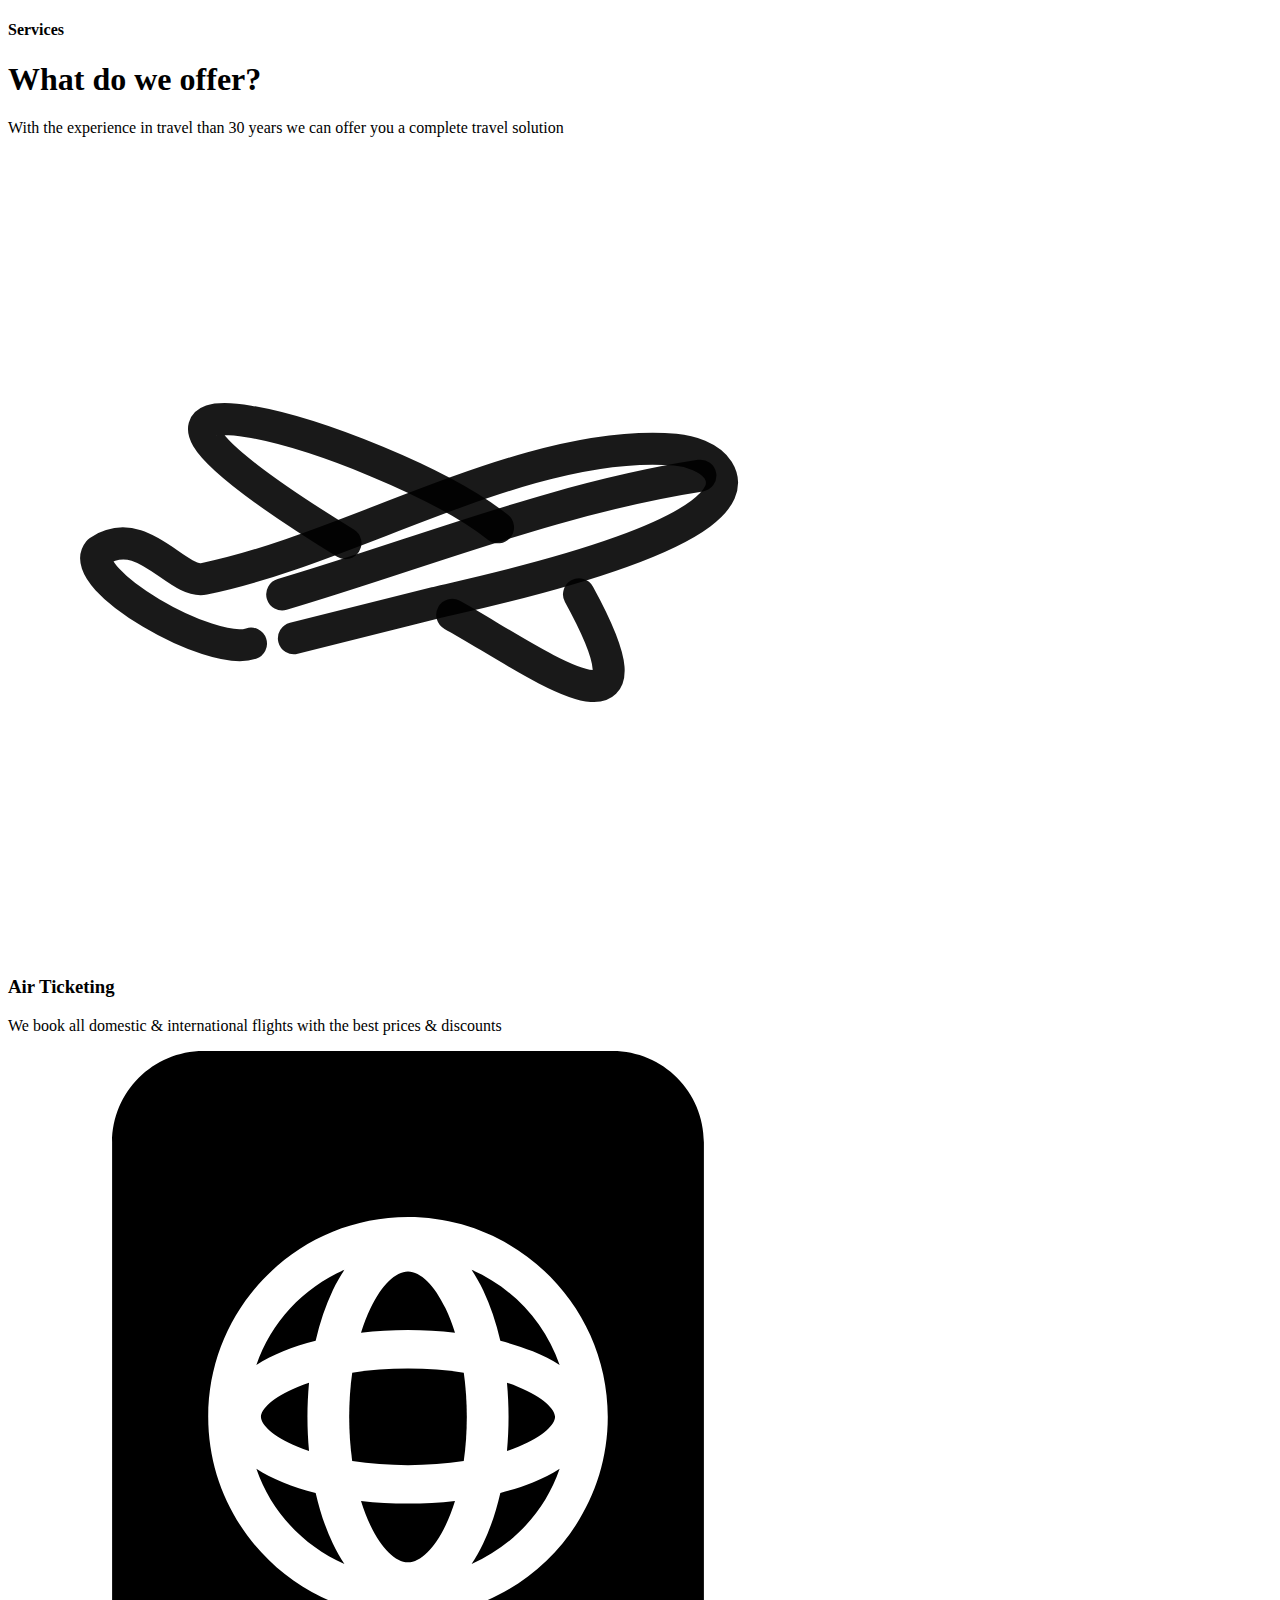
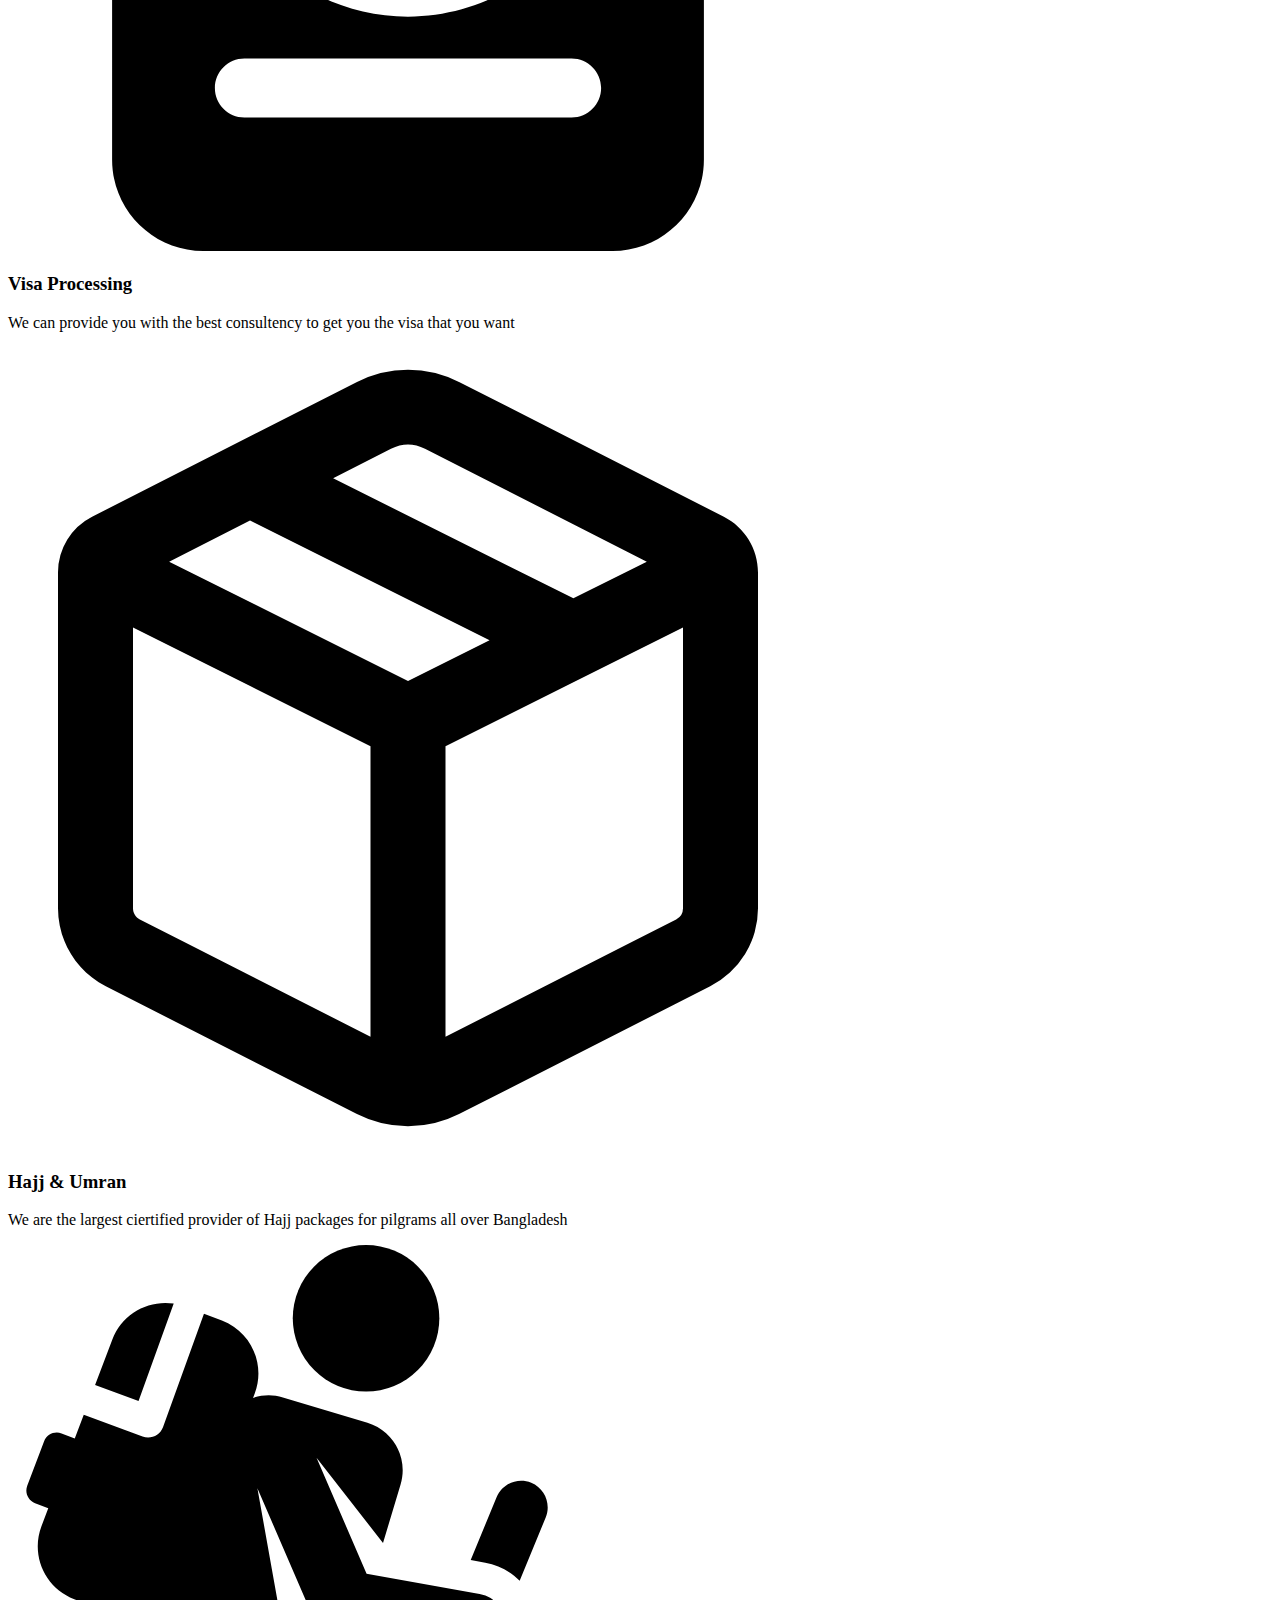
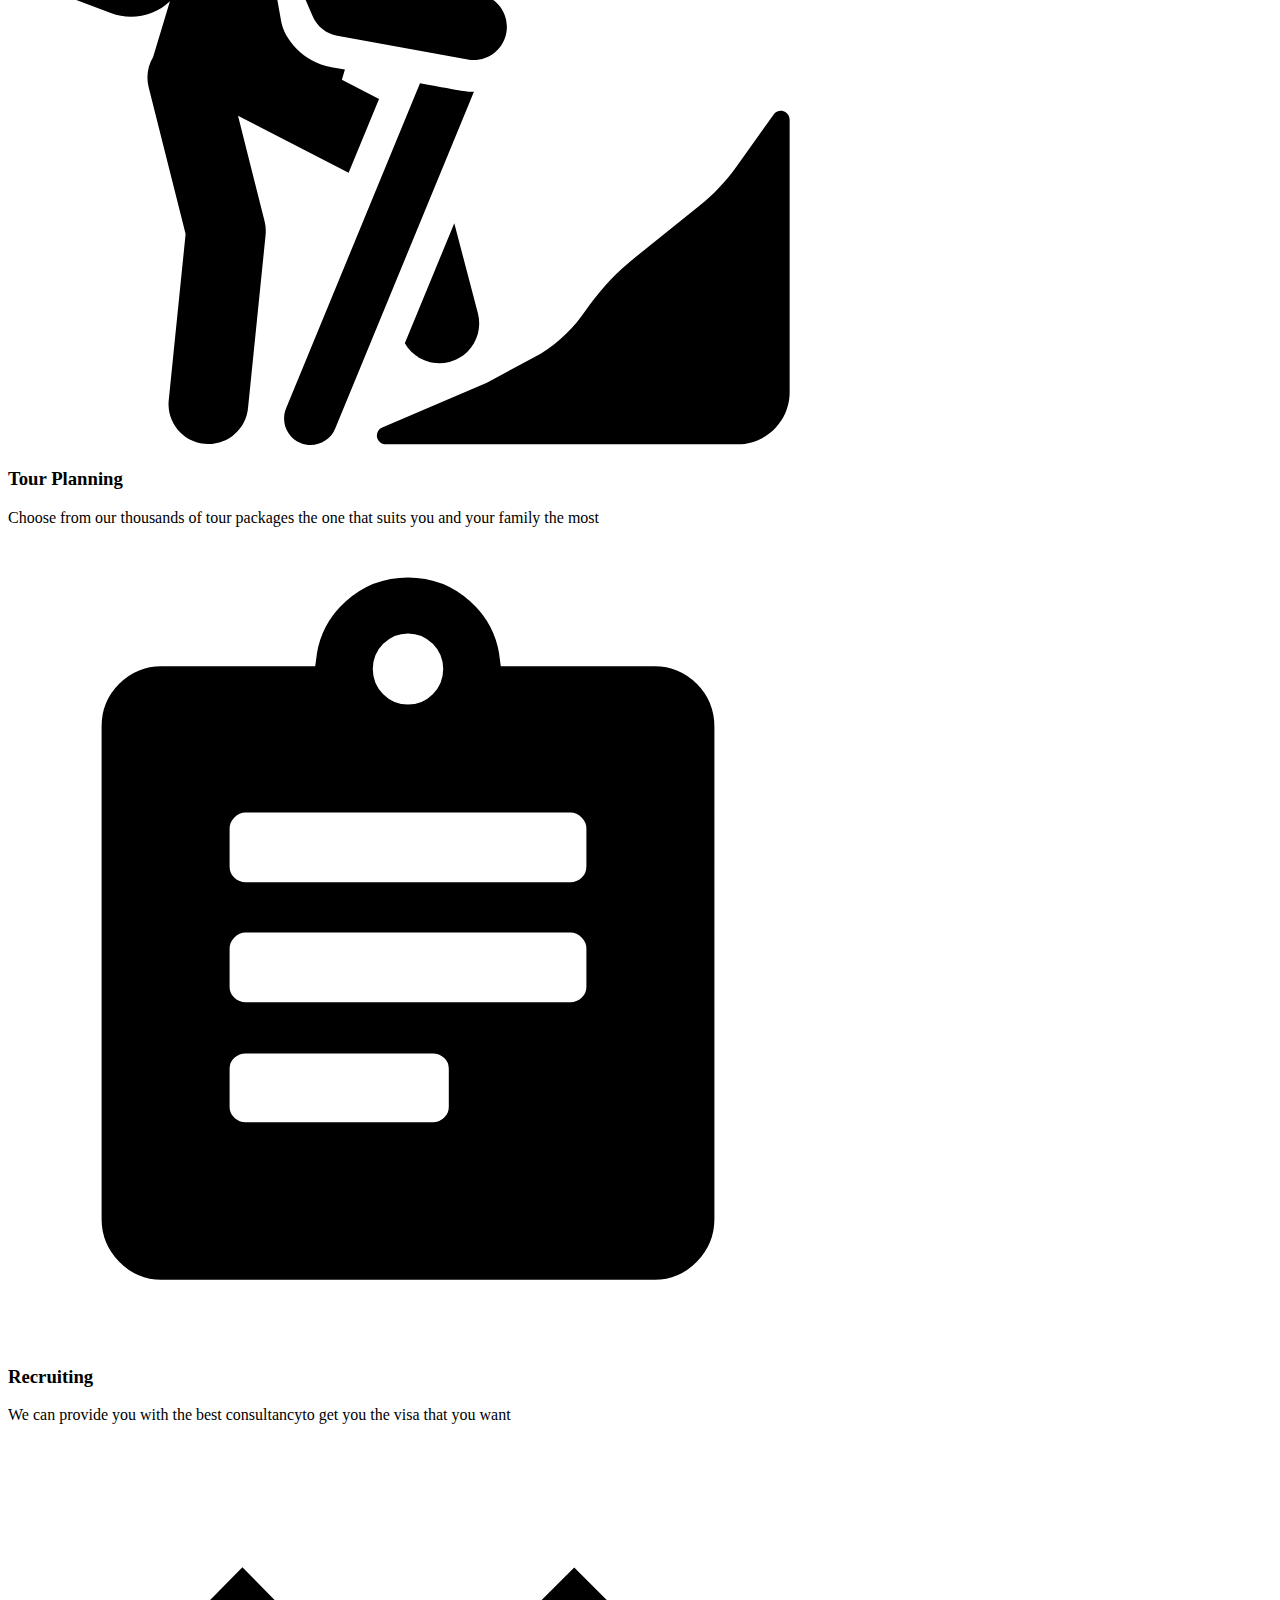
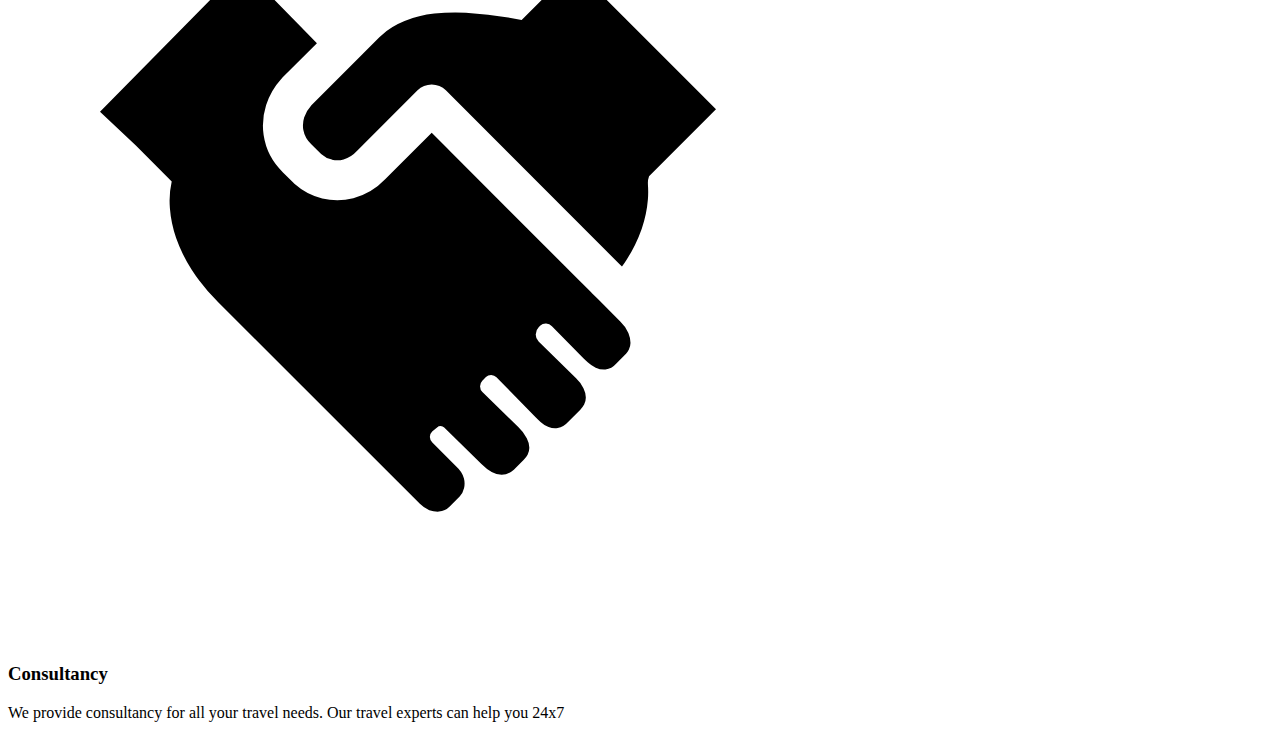
==== index.html @ 7099253e "enlaze mi hoja de estilos y saque margen, padding" ====
<!DOCTYPE html>
<html lang="en">
<head>
    <meta charset="UTF-8">
    <meta name="viewport" content="width=device-width, initial-scale=1.0">
    <title>Document</title>
    <link rel="stylesheet" href="style.css">
</head>
<body>
    <header></header>
    <main>
        <!-- services -->
        <section class="services">
            <h4>Services</h4>
        </section>
        <!-- titulo -->
        <section class="titulo">
            <h1>What do we offer?</h1>
            <p>With the experience in travel than 30 years we can offer you a complete travel solution</p>
        </section>


        <!-- inicio de ofertas -->
        <section class="ofertas">
            <!-- air ticekting -->
            <section class="air">
                <img src="img/airplane.svg" alt="">
                <h3>Air Ticketing</h3>
                <p>We book all domestic & international flights with the best prices & discounts</p>
            </section>
            <!-- visa processing -->
            <section class="visa">
                <img src="img/passport.svg" alt="">
                <h3>Visa Processing</h3>
                <p>We can provide you with the best consultency to get you the visa that you want</p>
            </section>
            <!-- hajj & umran -->
            <section class="hajj">
                <img src="img/package.svg" alt="">
                <h3>Hajj & Umran</h3>
                <p>We are the largest ciertified provider of Hajj packages for pilgrams all over Bangladesh</p>
            </section>
            <!-- tour planing -->
            <section class="tour">
                <img src="img/climbing.svg" alt="">
                <h3>Tour Planning</h3>
                <p>Choose from our thousands of tour packages the one that suits you and your family the most</p>
            </section>
            <!-- recruiting -->
            <section class="recruiting">
                <img src="img/recruit.svg" alt="">
                <h3>Recruiting</h3>
                <p>We can provide you with the best consultancyto get you the visa that you want</p>
            </section>
            <!-- consultancy -->
            <section class="consultancy">
                <img src="img/agreement.svg" alt="">
                <h3>Consultancy</h3>
                <p>We provide consultancy for all your travel needs. Our travel experts can help you 24x7</p>
            </section>
        </section>
        <!-- fin de ofertas -->


    </main>
    <footer></footer>

</body>
</html>
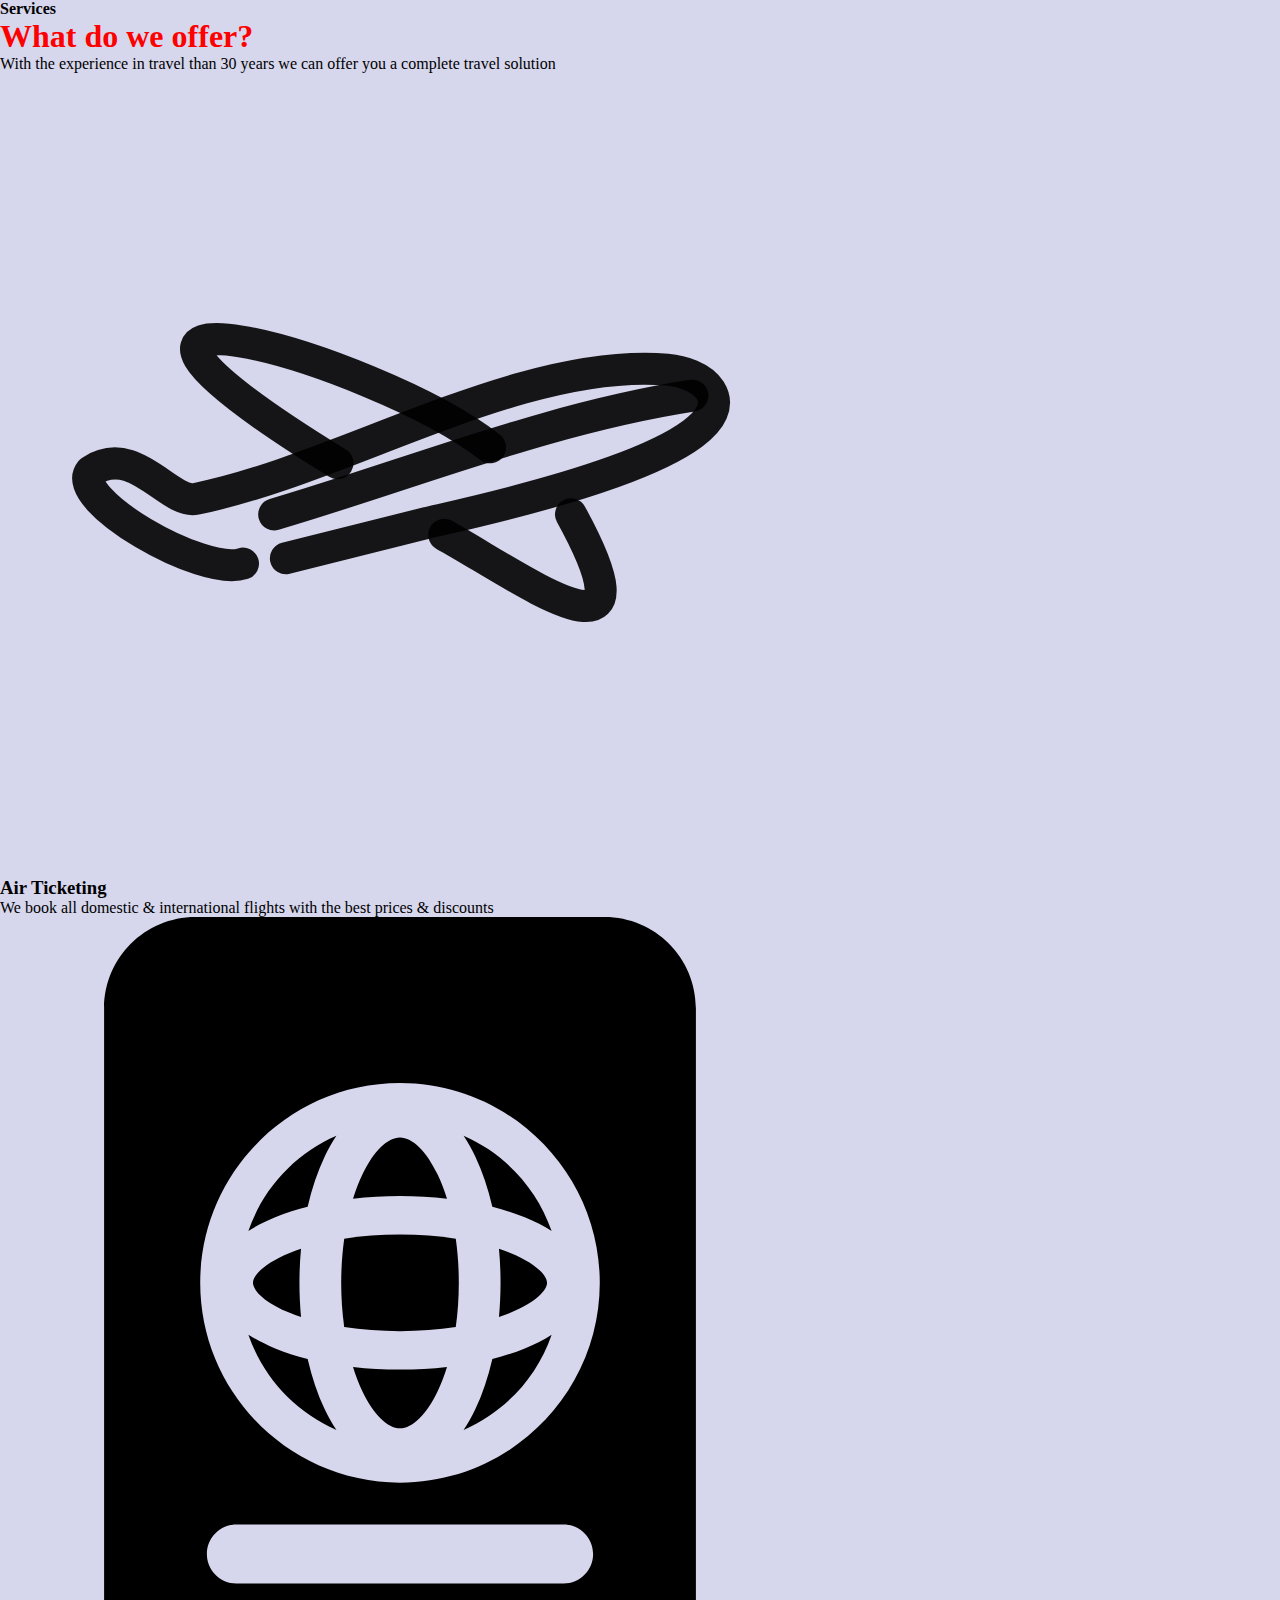
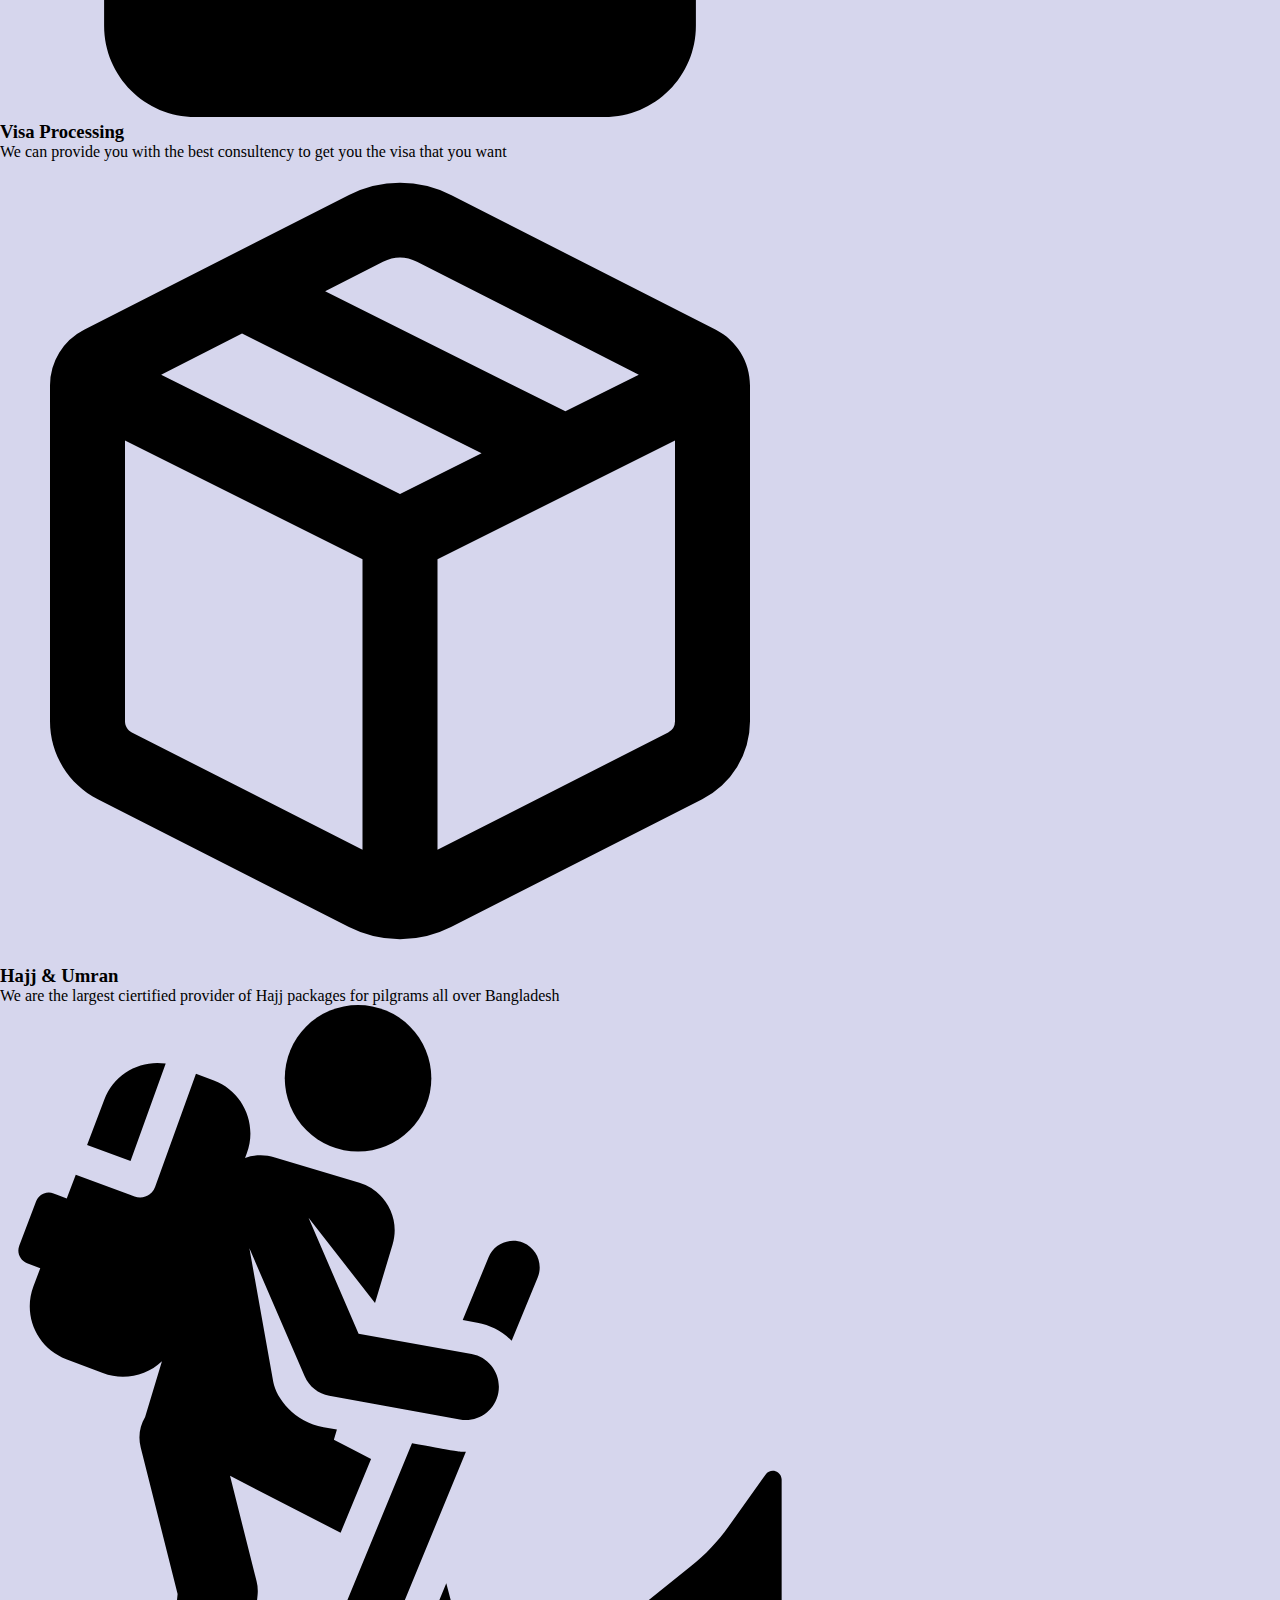
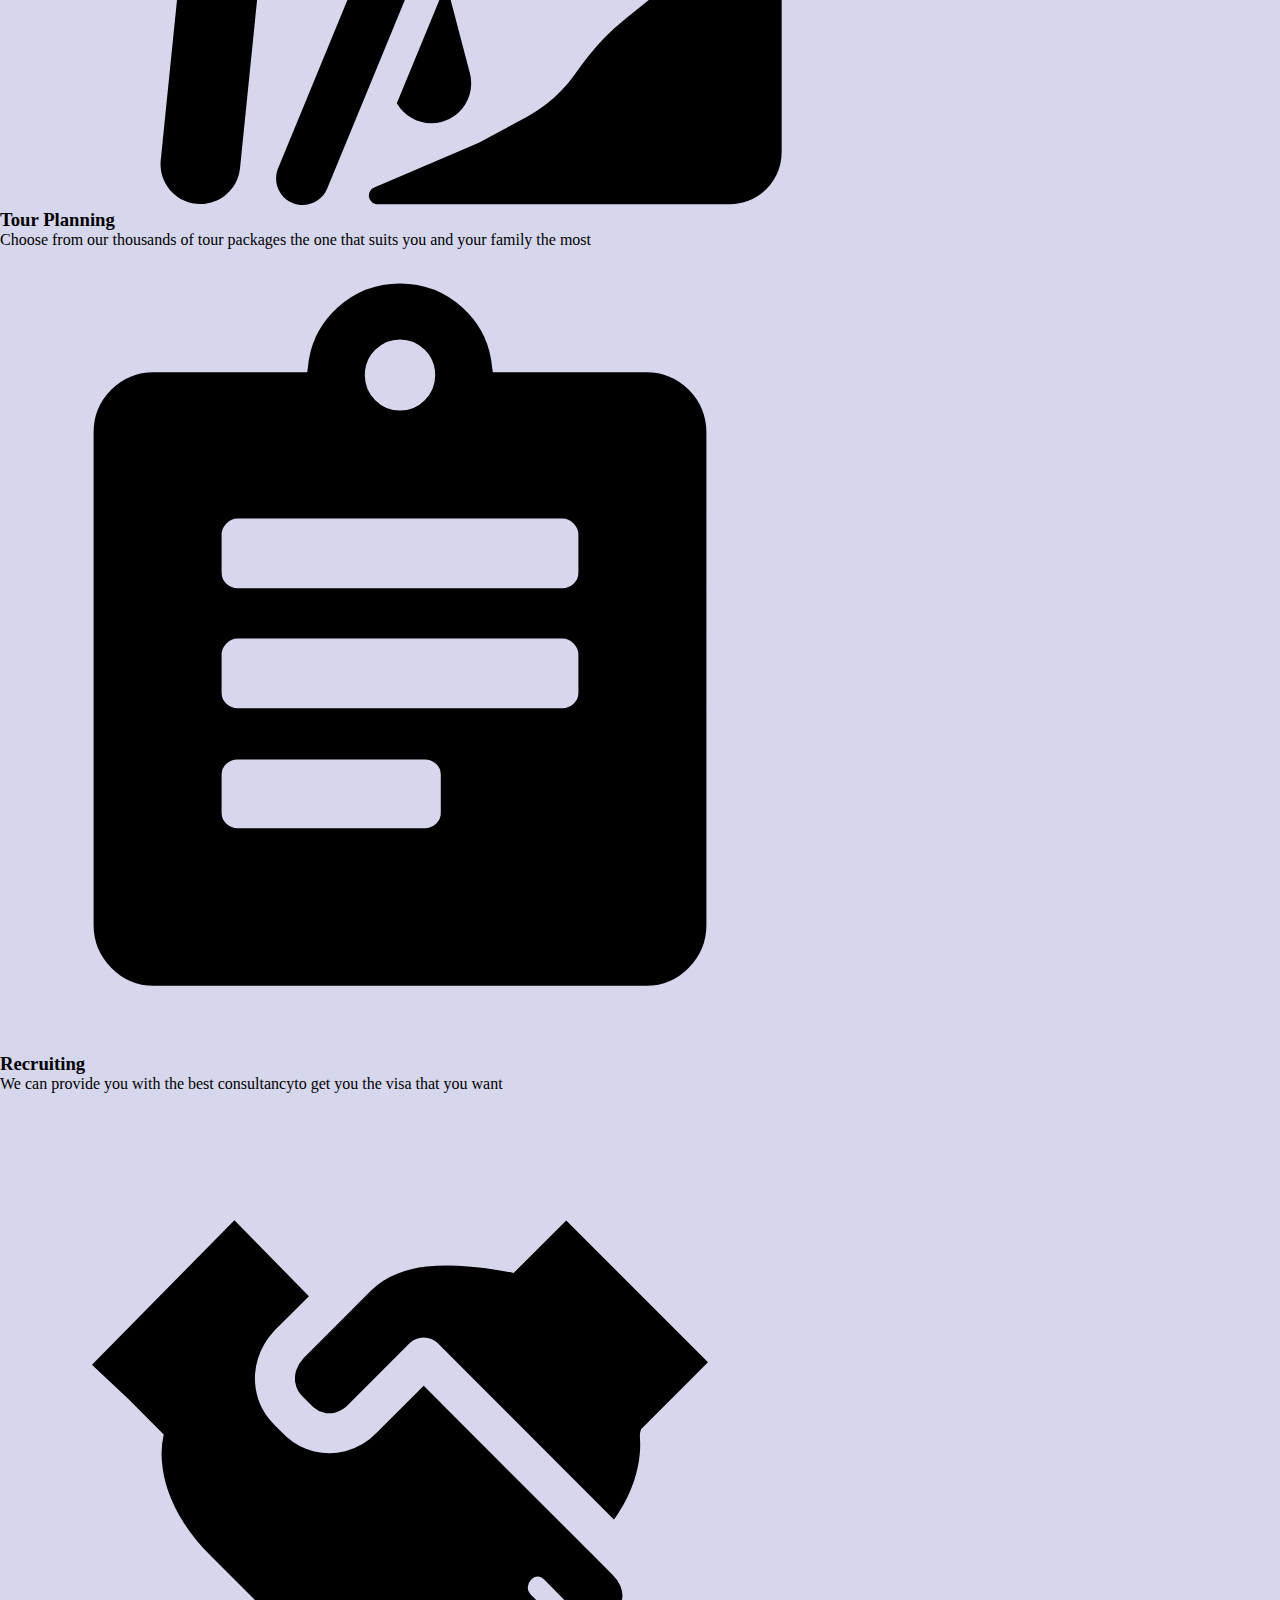
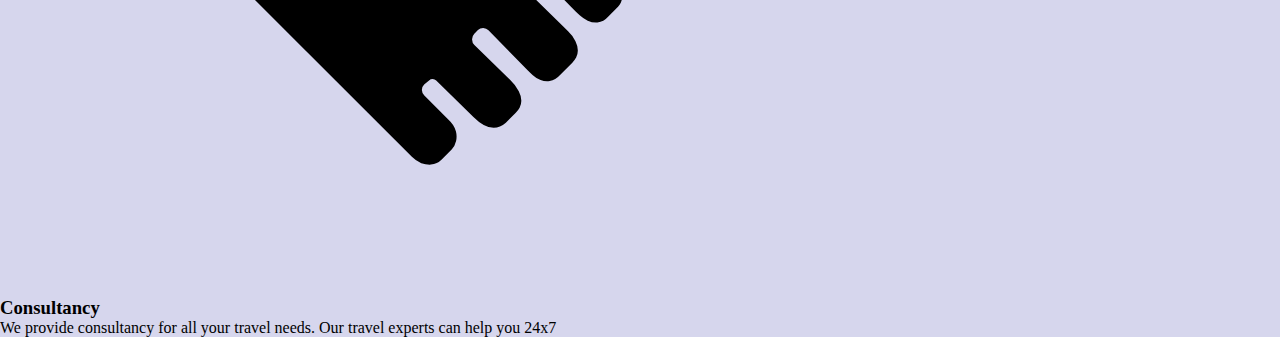
==== commit 3bb66a9c: "corregir error de enlace a mi css" ====
--- a/index.html
+++ b/index.html
@@ -4,7 +4,7 @@
     <meta charset="UTF-8">
     <meta name="viewport" content="width=device-width, initial-scale=1.0">
     <title>Document</title>
-    <link rel="stylesheet" href="style.css">
+    <link rel="stylesheet" href="css/style.css">
 </head>
 <body>
     <header></header>
--- a/css/style.css
+++ b/css/style.css
@@ -0,0 +1,13 @@
+/* selector universal */
+*{
+    margin: 0;
+    padding: 0;
+}
+
+/* body */
+body{
+    background-color: #D6D6ED;
+}
+h1{
+    color: red;
+}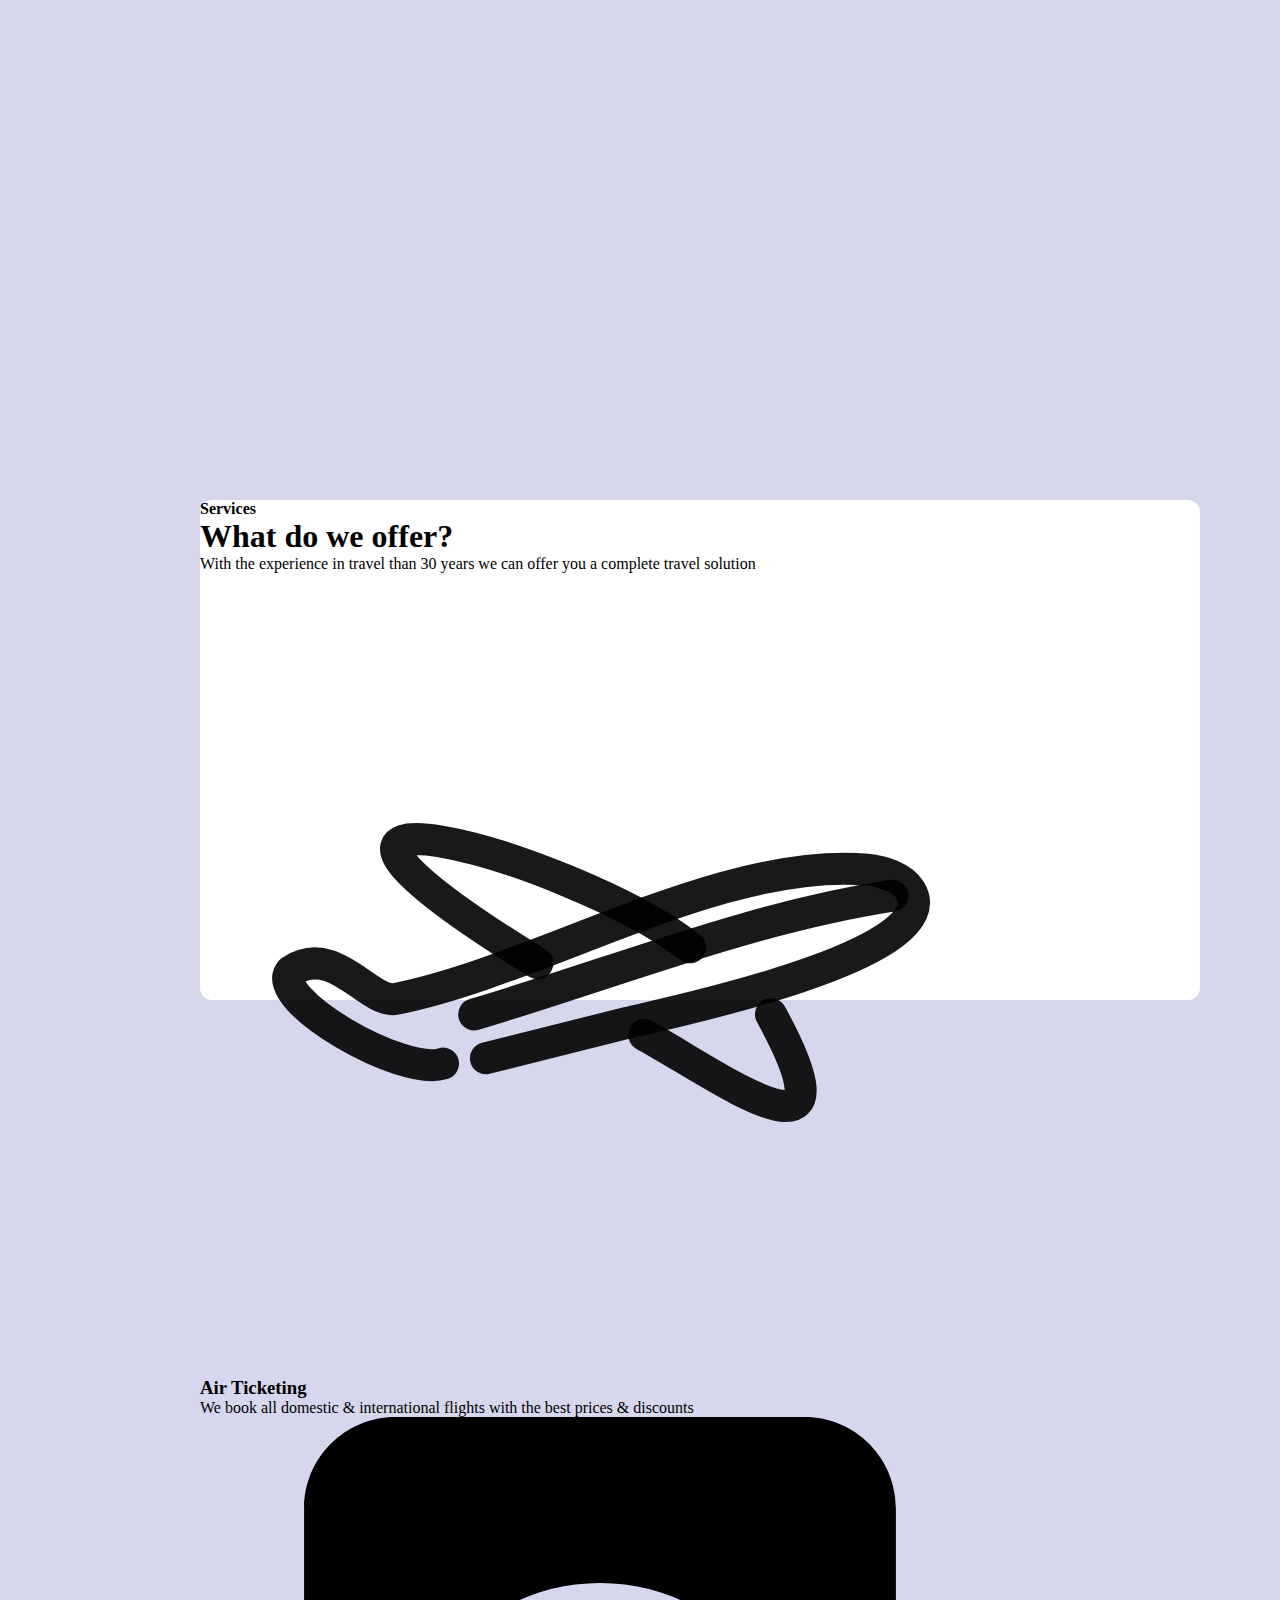
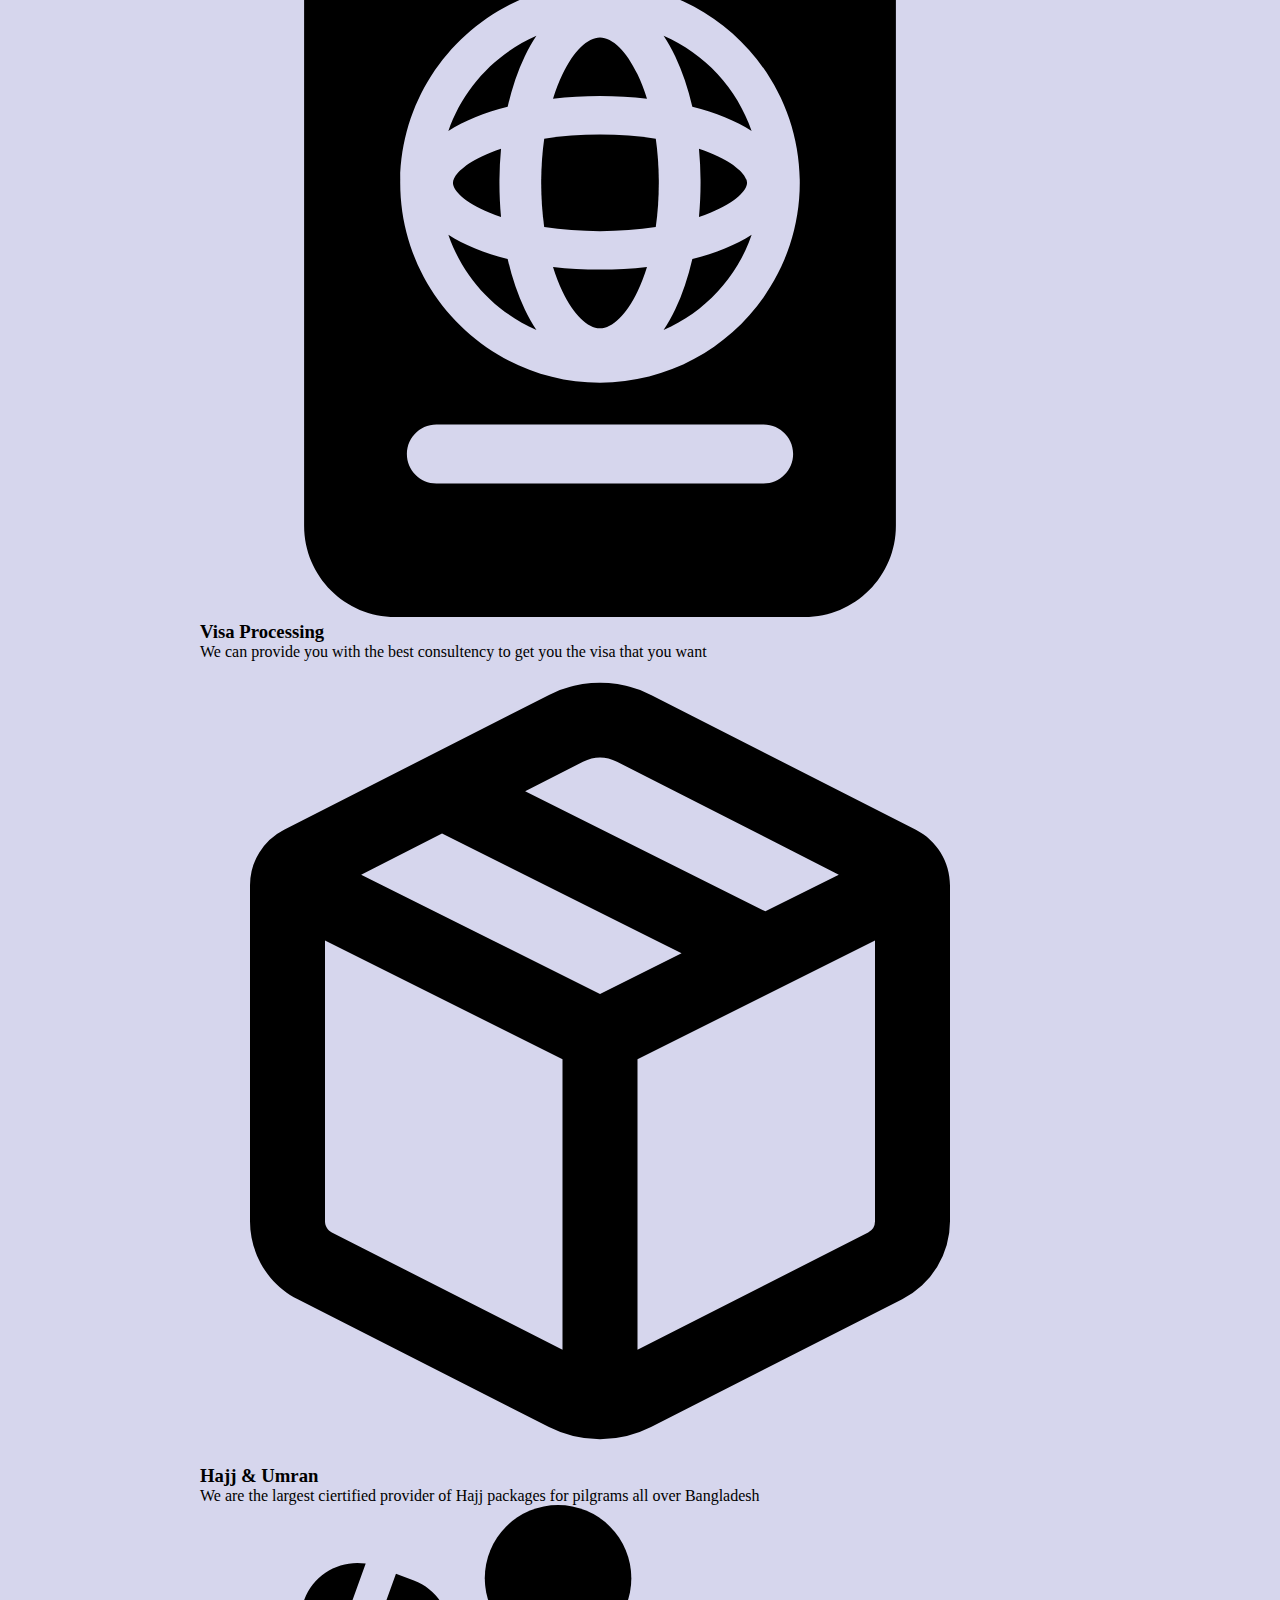
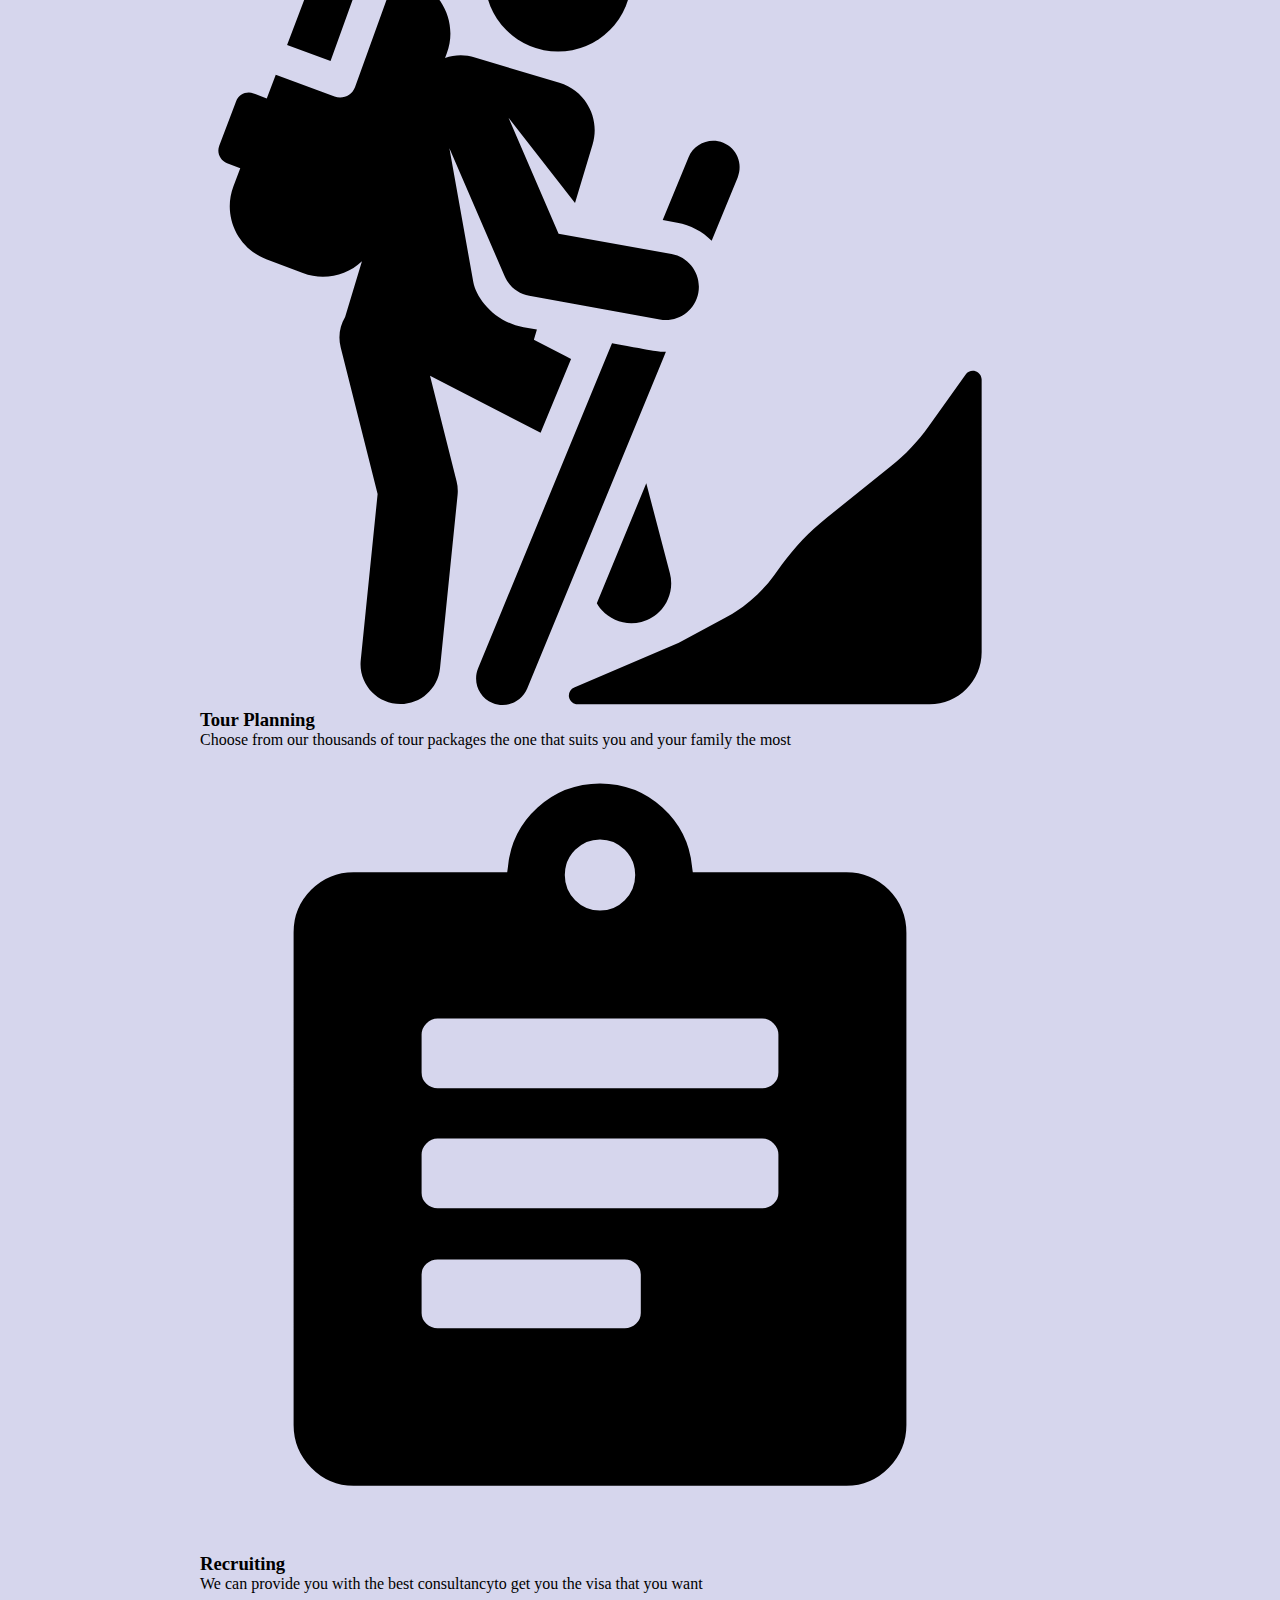
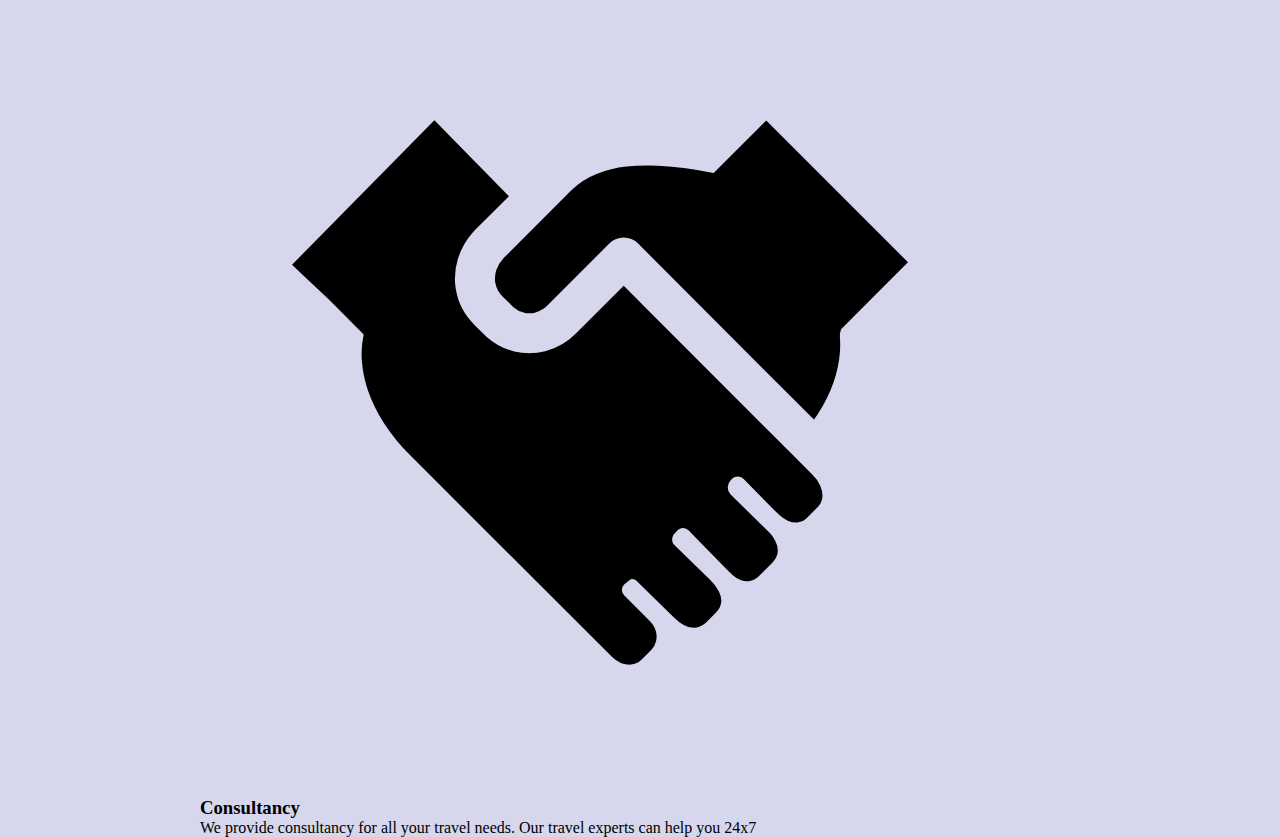
==== commit c43dd707: "le di color al body y ajuste mi main" ====
--- a/index.html
+++ b/index.html
@@ -60,8 +60,6 @@
             </section>
         </section>
         <!-- fin de ofertas -->
-
-
     </main>
     <footer></footer>
 
--- a/css/style.css
+++ b/css/style.css
@@ -8,6 +8,14 @@
 body{
     background-color: #D6D6ED;
 }
-h1{
-    color: red;
-}+
+/* main */
+main{
+    background-color: white;
+    width: 1000px;
+    height: 500px;
+    margin: 200px;
+    margin-top: 500px;
+    border-radius: 12px;
+}
+
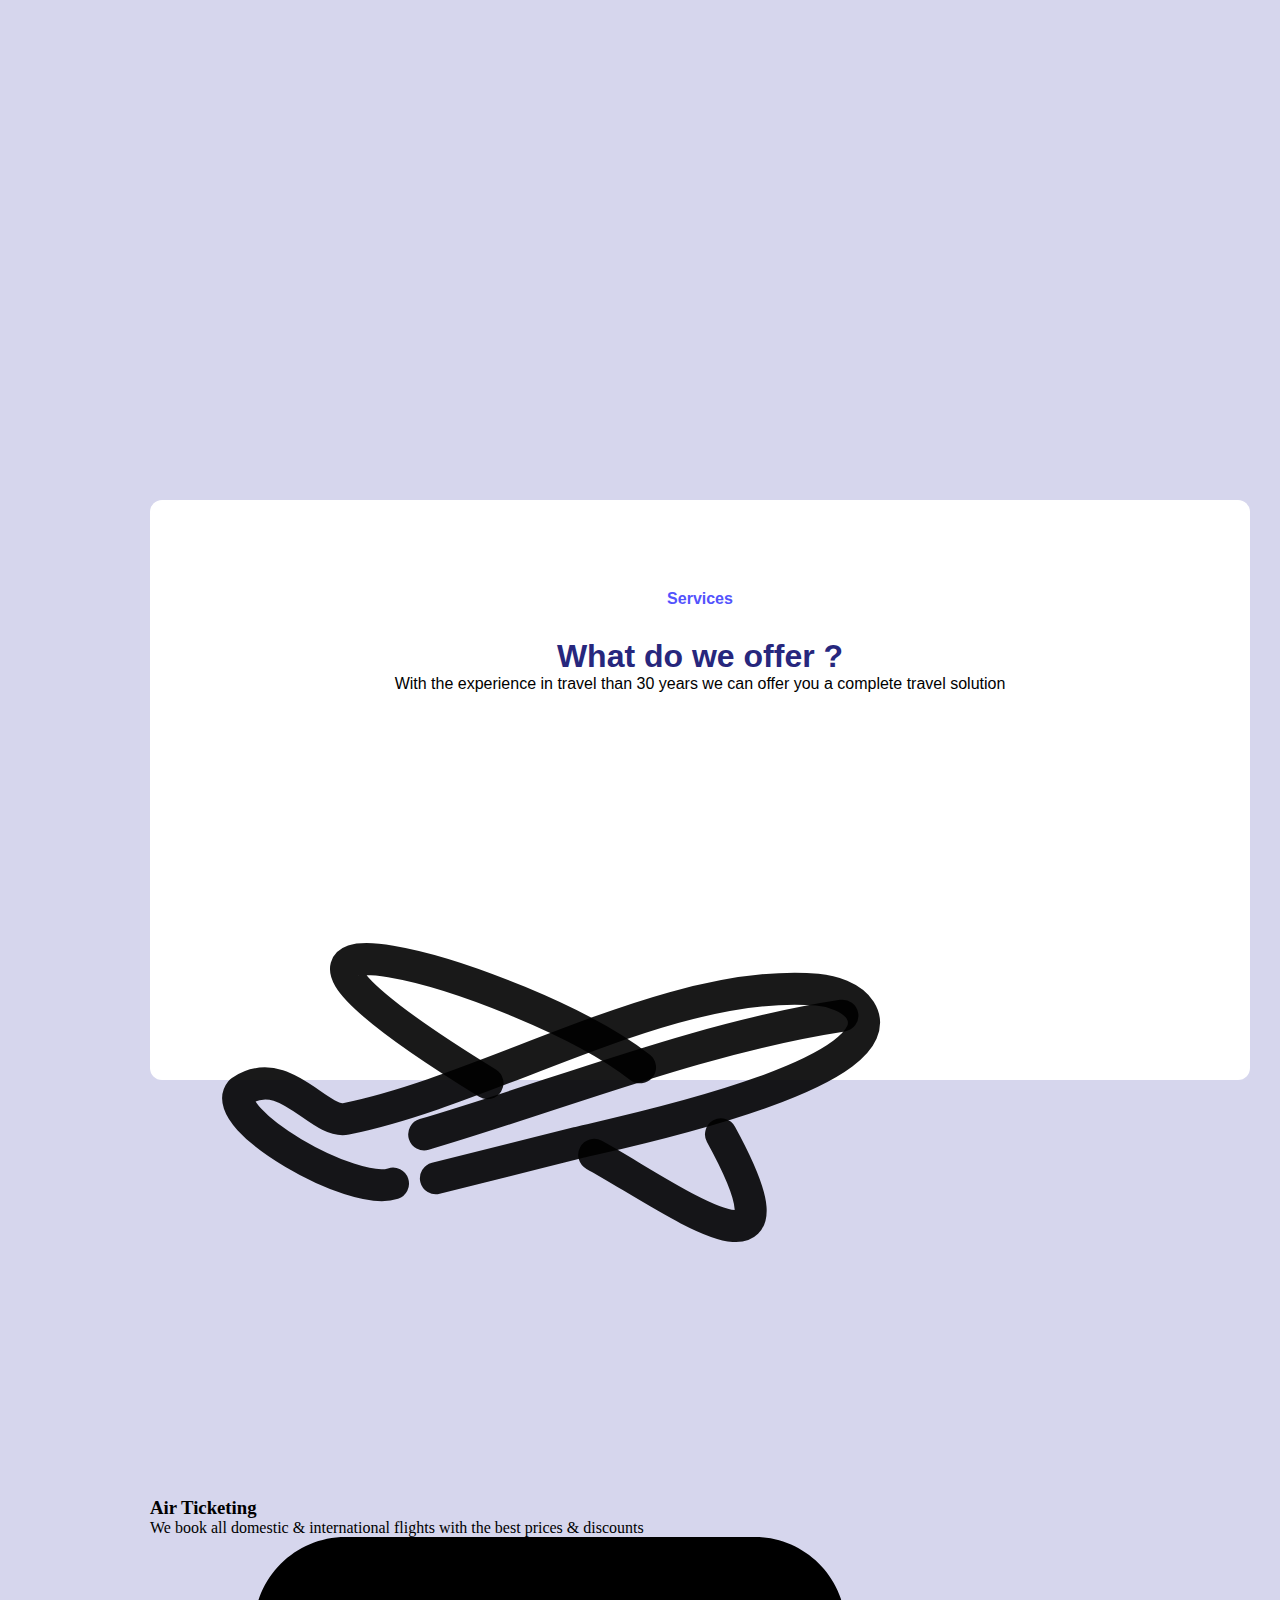
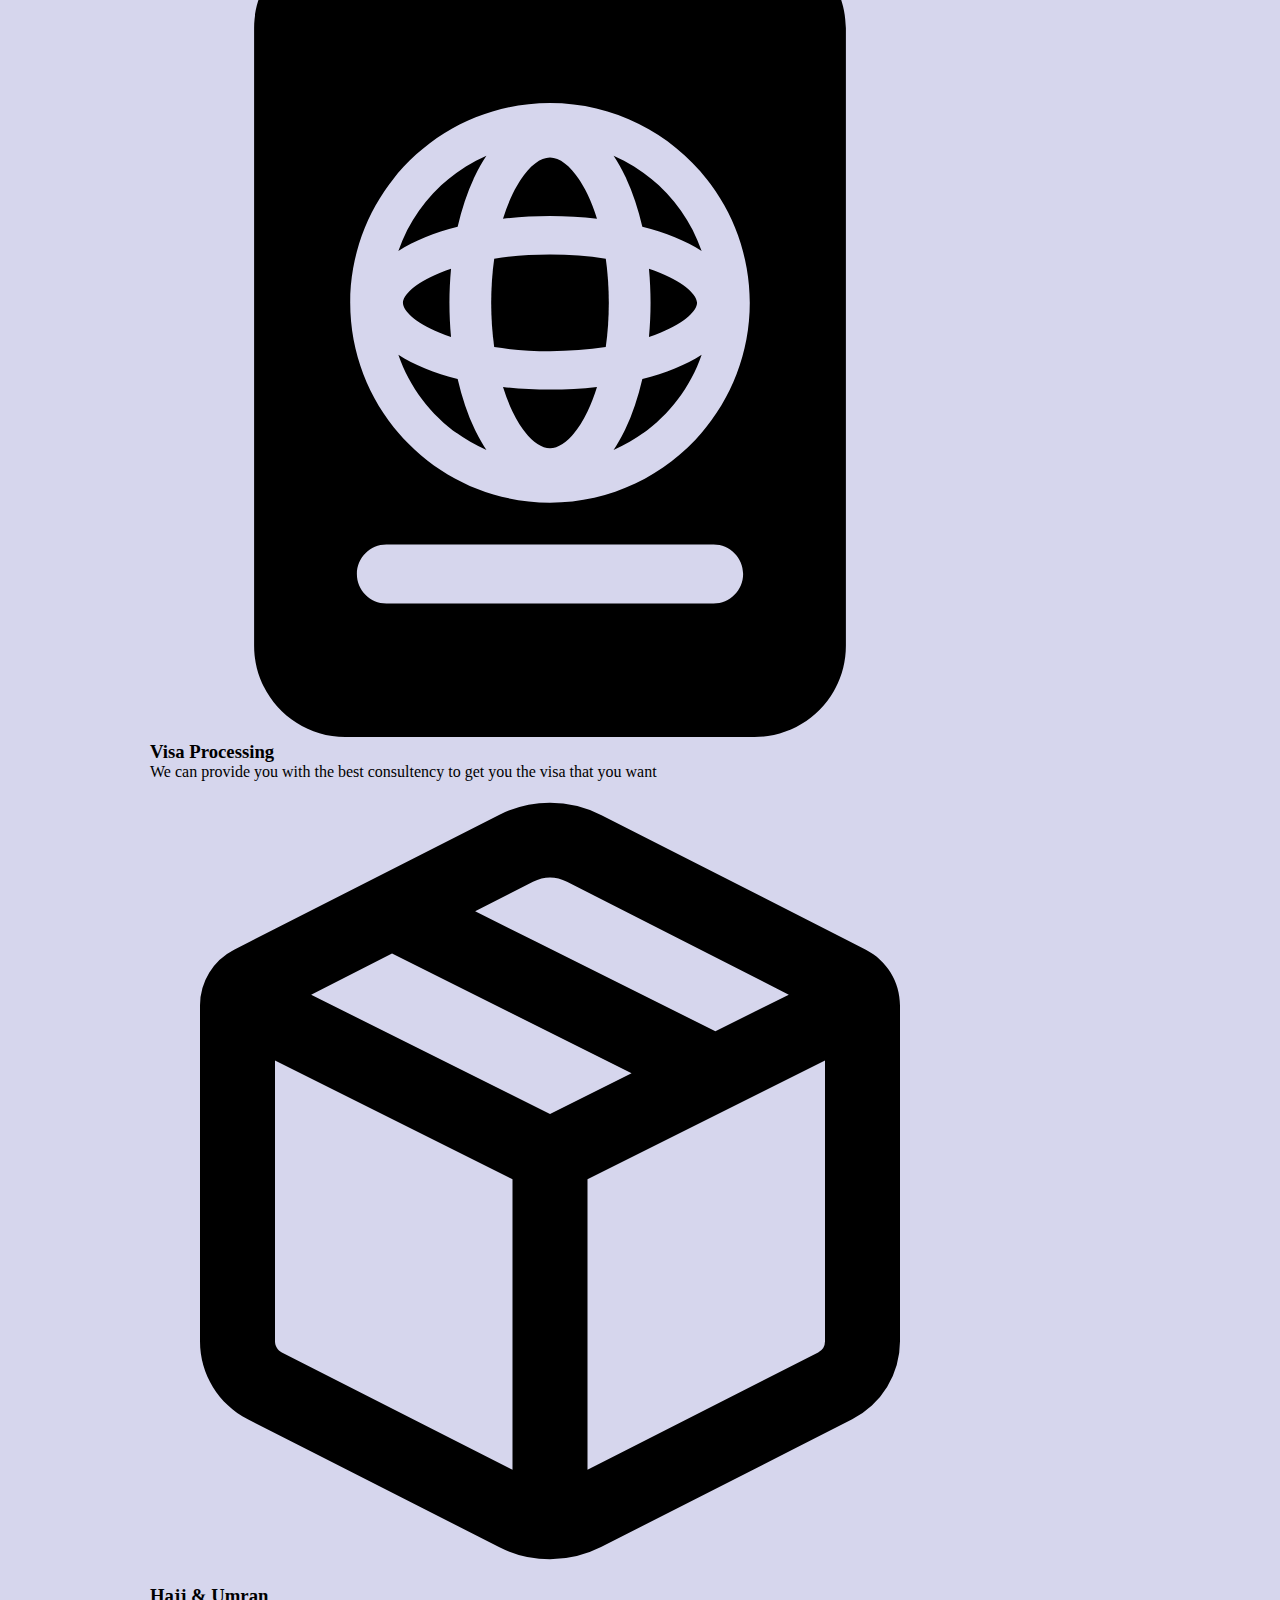
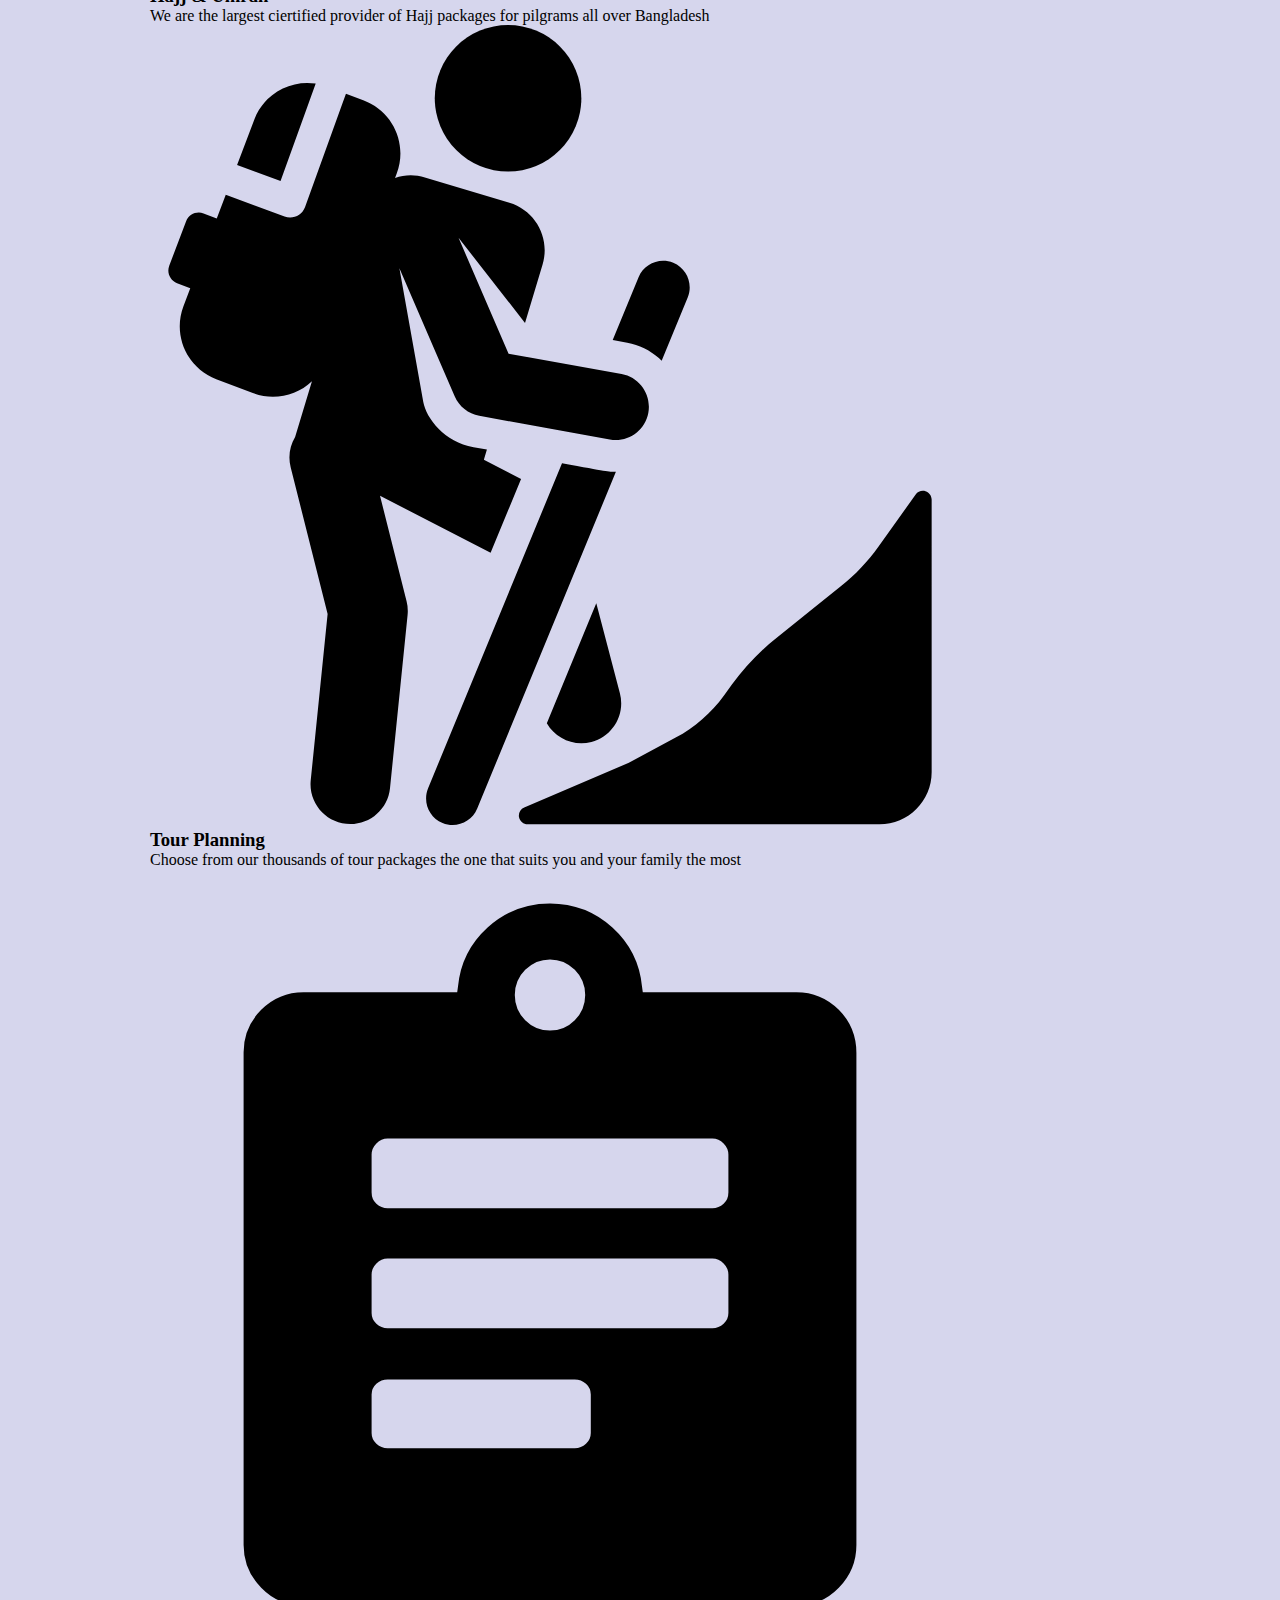
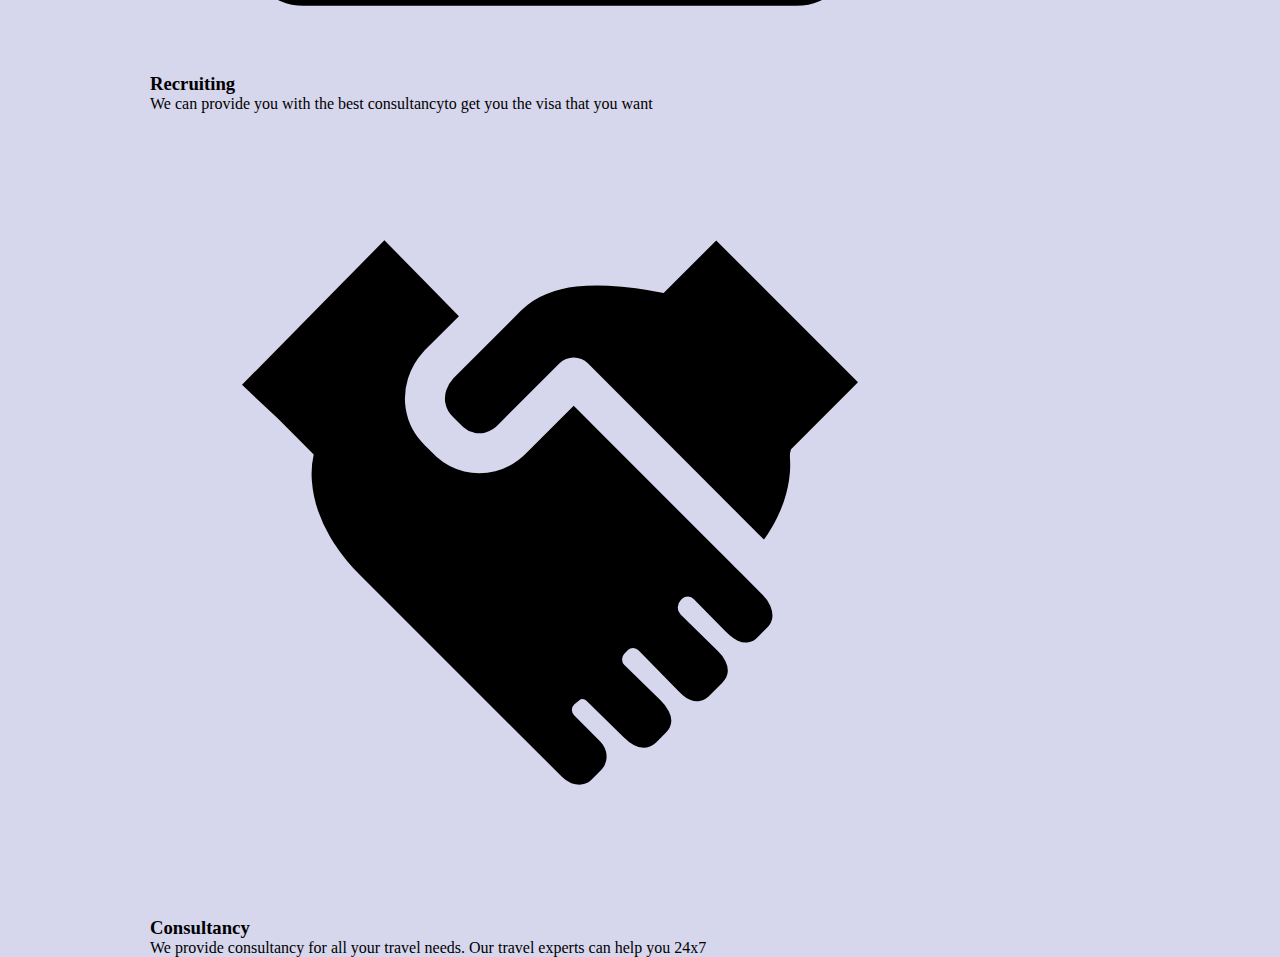
==== commit 1351b578: "agrege una clase para el parrafo explicativo" ====
--- a/index.html
+++ b/index.html
@@ -15,8 +15,8 @@
         </section>
         <!-- titulo -->
         <section class="titulo">
-            <h1>What do we offer?</h1>
-            <p>With the experience in travel than 30 years we can offer you a complete travel solution</p>
+            <h1>What do we offer ?</h1>
+            <p class="parrafo">With the experience in travel than 30 years we can offer you a complete travel solution</p>
         </section>
 
 
--- a/css/style.css
+++ b/css/style.css
@@ -3,6 +3,10 @@
     margin: 0;
     padding: 0;
 }
+
+/* funetes */
+@import url('https://fonts.googleapis.com/css2?family=Roboto:ital,wght@0,100;0,300;0,400;0,500;0,700;0,900;1,100;1,300;1,400;1,500;1,700;1,900&display=swap');
+
 
 /* body */
 body{
@@ -12,10 +16,32 @@
 /* main */
 main{
     background-color: white;
-    width: 1000px;
-    height: 500px;
-    margin: 200px;
+    width: 1100px;
+    height: 580px;
+    margin: 150px;
     margin-top: 500px;
     border-radius: 12px;
 }
 
+/* services */
+.services{
+    text-align: center;
+    padding-top: 90px;
+    font-family: "Roboto", sans-serif;
+    color: #5353FD;
+}
+
+/* titulo */
+.titulo{
+    text-align: center;
+    padding-top: 30px;
+    font-family: "Roboto", sans-serif;
+}
+
+h1{
+    color: #27277D;
+    font-weight: 800;
+}
+
+
+
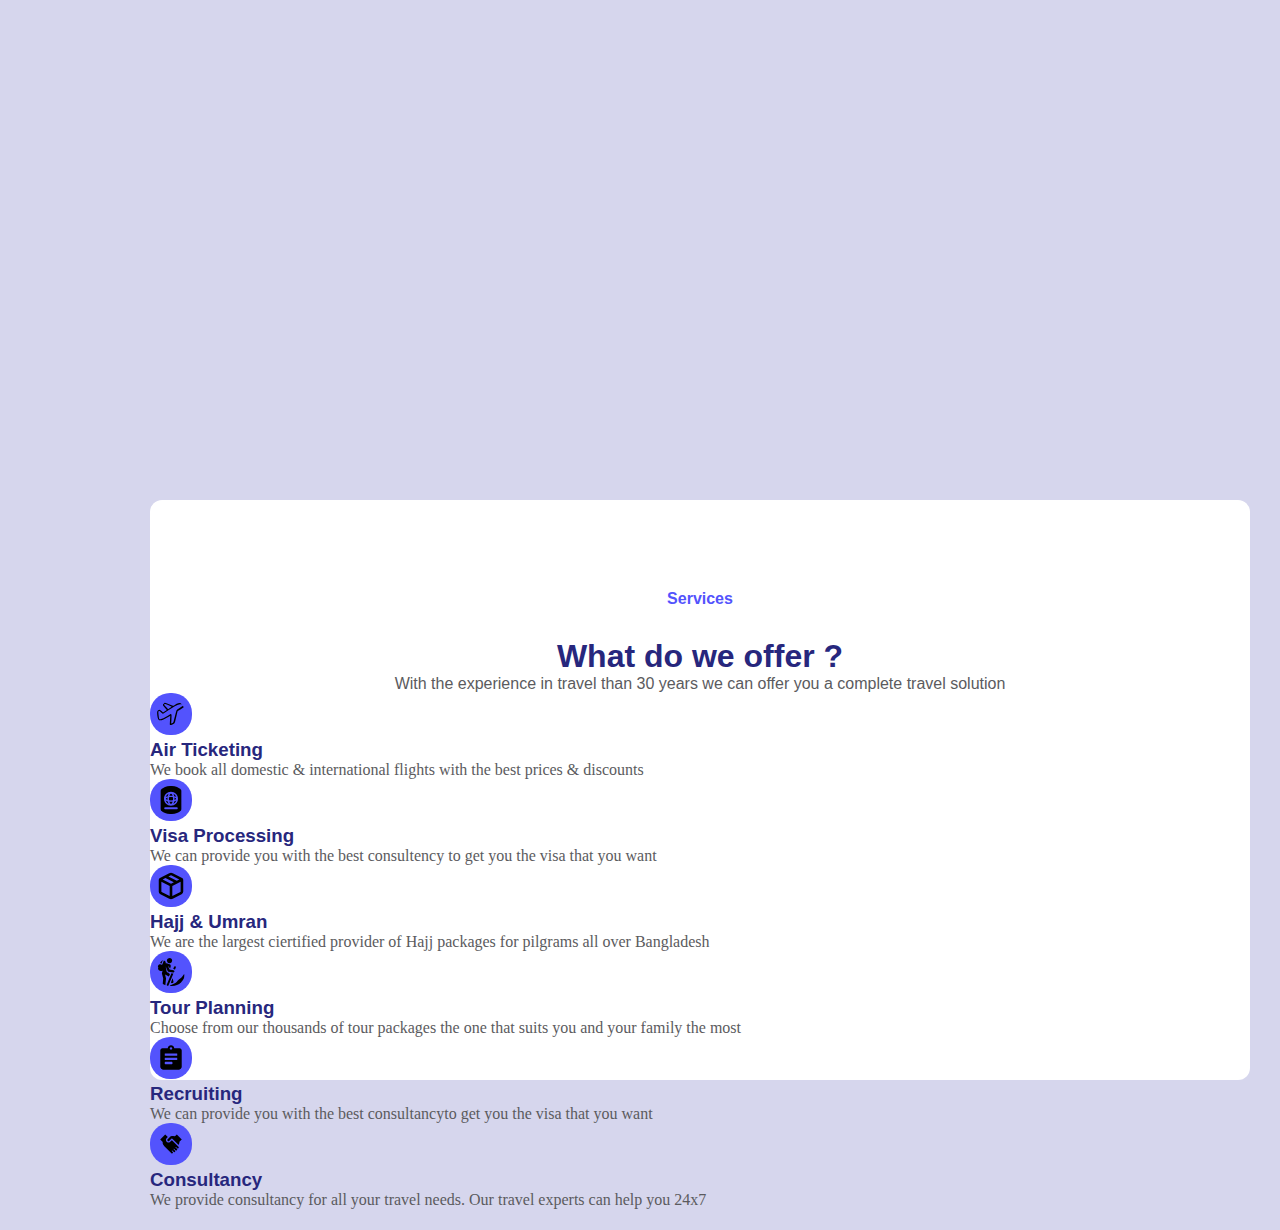
==== commit 422edcaa: "cambie la imagen del avion e hice el borde de los titulos y les agrege coloeres a los mismos" ====
--- a/index.html
+++ b/index.html
@@ -24,7 +24,7 @@
         <section class="ofertas">
             <!-- air ticekting -->
             <section class="air">
-                <img src="img/airplane.svg" alt="">
+                <img src="img/avion.svg" alt="">
                 <h3>Air Ticketing</h3>
                 <p>We book all domestic & international flights with the best prices & discounts</p>
             </section>
--- a/css/style.css
+++ b/css/style.css
@@ -5,7 +5,7 @@
 }
 
 /* funetes */
-@import url('https://fonts.googleapis.com/css2?family=Roboto:ital,wght@0,100;0,300;0,400;0,500;0,700;0,900;1,100;1,300;1,400;1,500;1,700;1,900&display=swap');
+@import url('https://fonts.googleapis.com/css2?family=Lato:ital,wght@0,100;0,300;0,400;0,700;0,900;1,100;1,300;1,400;1,700;1,900&display=swap');
 
 
 /* body */
@@ -27,7 +27,7 @@
 .services{
     text-align: center;
     padding-top: 90px;
-    font-family: "Roboto", sans-serif;
+    font-family: "Lato", sans-serif;
     color: #5353FD;
 }
 
@@ -35,7 +35,7 @@
 .titulo{
     text-align: center;
     padding-top: 30px;
-    font-family: "Roboto", sans-serif;
+    font-family: "Lato", sans-serif;
 }
 
 h1{
@@ -43,5 +43,25 @@
     font-weight: 800;
 }
 
+p{
+    color: #5B5B5E;
+    font-weight: 500;
+}
+
+/* logos y titulos */
+img{
+    width: 28px;
+    border: 7px  solid transparent;
+    border-radius: 20px;
+    background-color: #5353FD;
+}
+
+h3{
+    font-family: "Lato", sans-serif;
+    color: #27277D;
+}
 
 
+
+
+
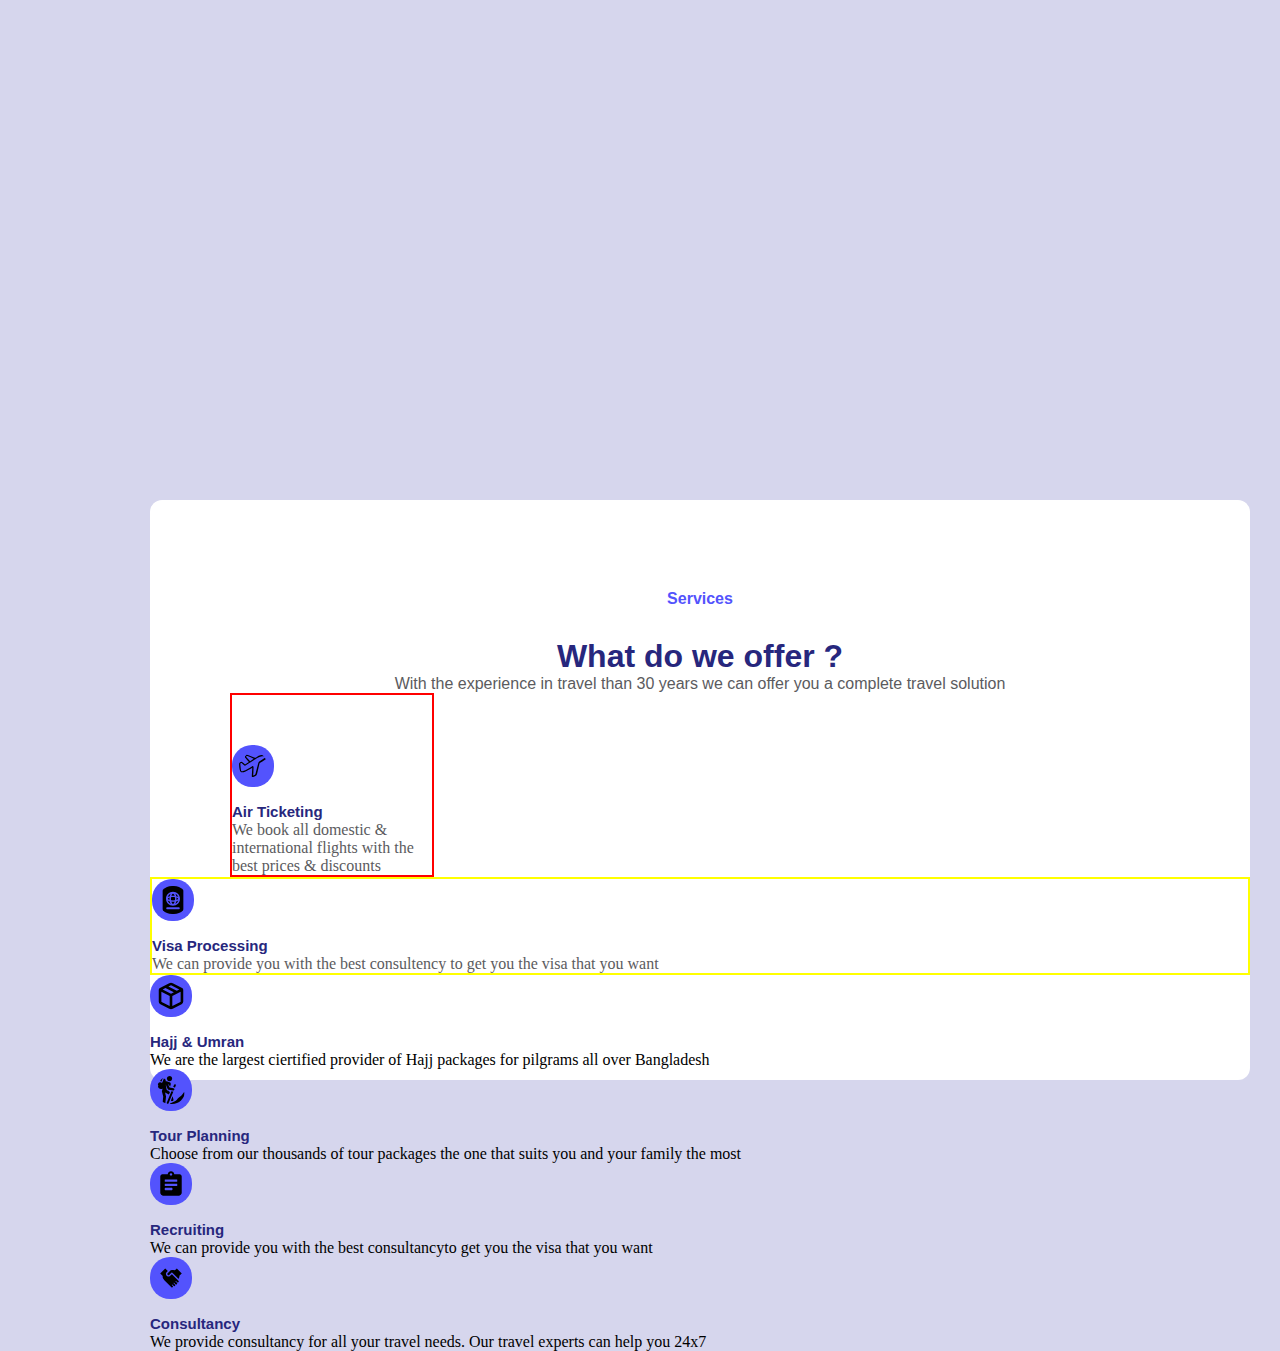
==== commit 08345be3: "agregue una clase para los textos de las ofertas y termine con el seccion: air" ====
--- a/index.html
+++ b/index.html
@@ -26,37 +26,37 @@
             <section class="air">
                 <img src="img/avion.svg" alt="">
                 <h3>Air Ticketing</h3>
-                <p>We book all domestic & international flights with the best prices & discounts</p>
+                <p class="descripcion">We book all domestic & international flights with the best prices & discounts</p>
             </section>
             <!-- visa processing -->
             <section class="visa">
                 <img src="img/passport.svg" alt="">
                 <h3>Visa Processing</h3>
-                <p>We can provide you with the best consultency to get you the visa that you want</p>
+                <p class="descripcion"></pclass>We can provide you with the best consultency to get you the visa that you want</p>
             </section>
             <!-- hajj & umran -->
             <section class="hajj">
                 <img src="img/package.svg" alt="">
                 <h3>Hajj & Umran</h3>
-                <p>We are the largest ciertified provider of Hajj packages for pilgrams all over Bangladesh</p>
+                <p class="descripcion"></p>We are the largest ciertified provider of Hajj packages for pilgrams all over Bangladesh</p>
             </section>
             <!-- tour planing -->
             <section class="tour">
                 <img src="img/climbing.svg" alt="">
                 <h3>Tour Planning</h3>
-                <p>Choose from our thousands of tour packages the one that suits you and your family the most</p>
+                <p class="descripcion"></p>Choose from our thousands of tour packages the one that suits you and your family the most</p>
             </section>
             <!-- recruiting -->
             <section class="recruiting">
                 <img src="img/recruit.svg" alt="">
                 <h3>Recruiting</h3>
-                <p>We can provide you with the best consultancyto get you the visa that you want</p>
+                <p class="descripcion"></p>We can provide you with the best consultancyto get you the visa that you want</p>
             </section>
             <!-- consultancy -->
             <section class="consultancy">
                 <img src="img/agreement.svg" alt="">
                 <h3>Consultancy</h3>
-                <p>We provide consultancy for all your travel needs. Our travel experts can help you 24x7</p>
+                <p class="descripcion"></p>We provide consultancy for all your travel needs. Our travel experts can help you 24x7</p>
             </section>
         </section>
         <!-- fin de ofertas -->
--- a/css/style.css
+++ b/css/style.css
@@ -54,6 +54,7 @@
     border: 7px  solid transparent;
     border-radius: 20px;
     background-color: #5353FD;
+    margin-bottom: 12px;
 }
 
 h3{
@@ -61,7 +62,33 @@
     color: #27277D;
 }
 
+/* air */
+.air{
+    border: 2px solid red;
+    width: 200px;
+    padding-top: 50px;
+    margin-left: 80px;
+}
+
+/* visa */
+.visa{
+    border: 2px solid yellow;
+}
 
 
 
 
+
+
+/* parrafos y titulos para ofertas */
+h3{
+    font-size: 15px;
+}
+.descripcion{
+    text-align: left;
+    padding-top: 1px;
+}
+
+
+
+
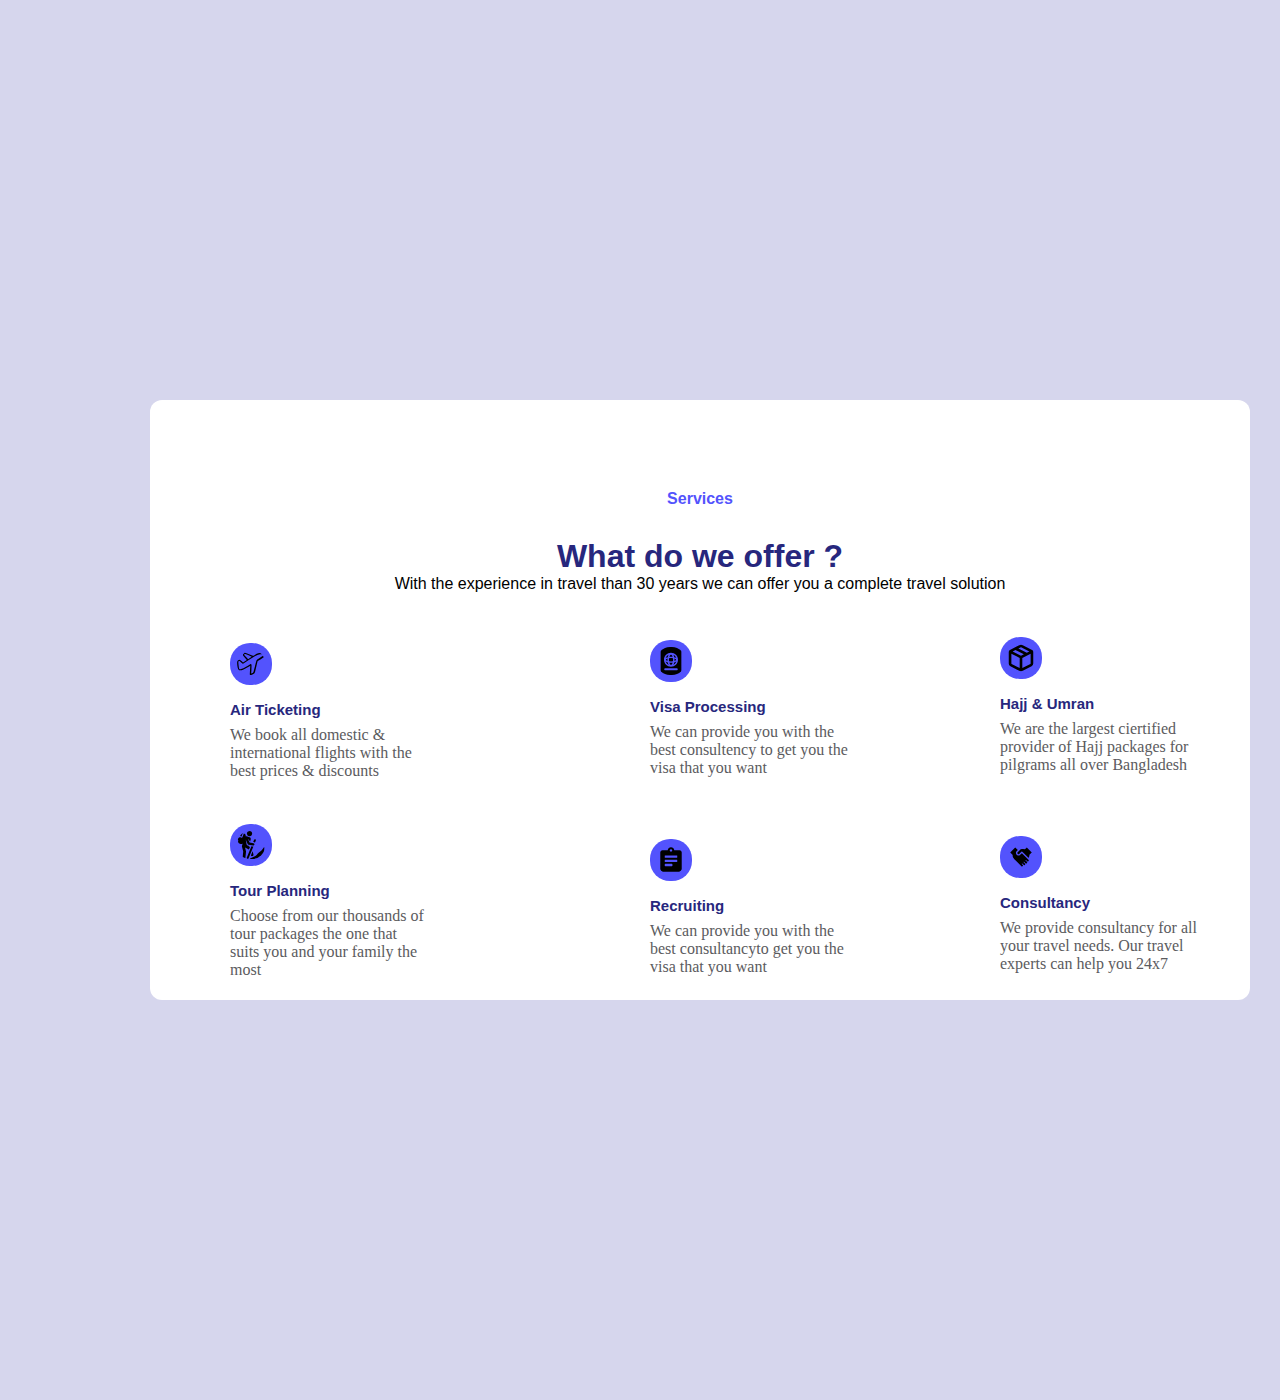
==== commit e7282dee: "arregle un error en las etquetas p" ====
--- a/index.html
+++ b/index.html
@@ -32,31 +32,31 @@
             <section class="visa">
                 <img src="img/passport.svg" alt="">
                 <h3>Visa Processing</h3>
-                <p class="descripcion"></pclass>We can provide you with the best consultency to get you the visa that you want</p>
+                <p class="descripcion">We can provide you with the best consultency to get you the visa that you want</p>
             </section>
             <!-- hajj & umran -->
             <section class="hajj">
                 <img src="img/package.svg" alt="">
                 <h3>Hajj & Umran</h3>
-                <p class="descripcion"></p>We are the largest ciertified provider of Hajj packages for pilgrams all over Bangladesh</p>
+                <p class="descripcion">We are the largest ciertified provider of Hajj packages for pilgrams all over Bangladesh</p>
             </section>
             <!-- tour planing -->
             <section class="tour">
                 <img src="img/climbing.svg" alt="">
                 <h3>Tour Planning</h3>
-                <p class="descripcion"></p>Choose from our thousands of tour packages the one that suits you and your family the most</p>
+                <p class="descripcion">Choose from our thousands of tour packages the one that suits you and your family the most</p>
             </section>
             <!-- recruiting -->
             <section class="recruiting">
                 <img src="img/recruit.svg" alt="">
                 <h3>Recruiting</h3>
-                <p class="descripcion"></p>We can provide you with the best consultancyto get you the visa that you want</p>
+                <p class="descripcion">We can provide you with the best consultancyto get you the visa that you want</p>
             </section>
             <!-- consultancy -->
             <section class="consultancy">
                 <img src="img/agreement.svg" alt="">
                 <h3>Consultancy</h3>
-                <p class="descripcion"></p>We provide consultancy for all your travel needs. Our travel experts can help you 24x7</p>
+                <p class="descripcion">We provide consultancy for all your travel needs. Our travel experts can help you 24x7</p>
             </section>
         </section>
         <!-- fin de ofertas -->
--- a/css/style.css
+++ b/css/style.css
@@ -1,4 +1,5 @@
 /* selector universal */
+
 *{
     margin: 0;
     padding: 0;
@@ -17,9 +18,10 @@
 main{
     background-color: white;
     width: 1100px;
-    height: 580px;
+    height: 600px;
     margin: 150px;
-    margin-top: 500px;
+    margin-top: 400px;
+    margin-bottom: 400px;
     border-radius: 12px;
 }
 
@@ -43,10 +45,7 @@
     font-weight: 800;
 }
 
-p{
-    color: #5B5B5E;
-    font-weight: 500;
-}
+
 
 /* logos y titulos */
 img{
@@ -62,9 +61,10 @@
     color: #27277D;
 }
 
+
+
 /* air */
 .air{
-    border: 2px solid red;
     width: 200px;
     padding-top: 50px;
     margin-left: 80px;
@@ -72,13 +72,42 @@
 
 /* visa */
 .visa{
-    border: 2px solid yellow;
+    width: 200px;
+    padding-top: 50px;
+    margin-left: 500px;
+    margin-top: -190px;
 }
 
+/* hajj */
+.hajj{
+    width: 200px;
+    padding-top: 50px;
+    margin-left: 850px;
+    margin-top: -190px;
+}
 
+/* tour */
+.tour{
+    width: 200px;
+    padding-top: 50px;
+    margin-left: 80px;
+}
 
+/* recruiting */
+.recruiting{
+    width: 200px;
+    padding-top: 50px;
+    margin-left: 500px;
+    margin-top: -190px;
+}
 
-
+/* consultancy */
+.consultancy{
+    width: 200px;
+    padding-top: 50px;
+    margin-left: 850px;
+    margin-top: -190px;
+}
 
 /* parrafos y titulos para ofertas */
 h3{
@@ -87,8 +116,12 @@
 .descripcion{
     text-align: left;
     padding-top: 1px;
+    padding-top: 8px;
+    font-weight: 500;
+    color: #5B5B5E;
 }
 
 
 
 
+
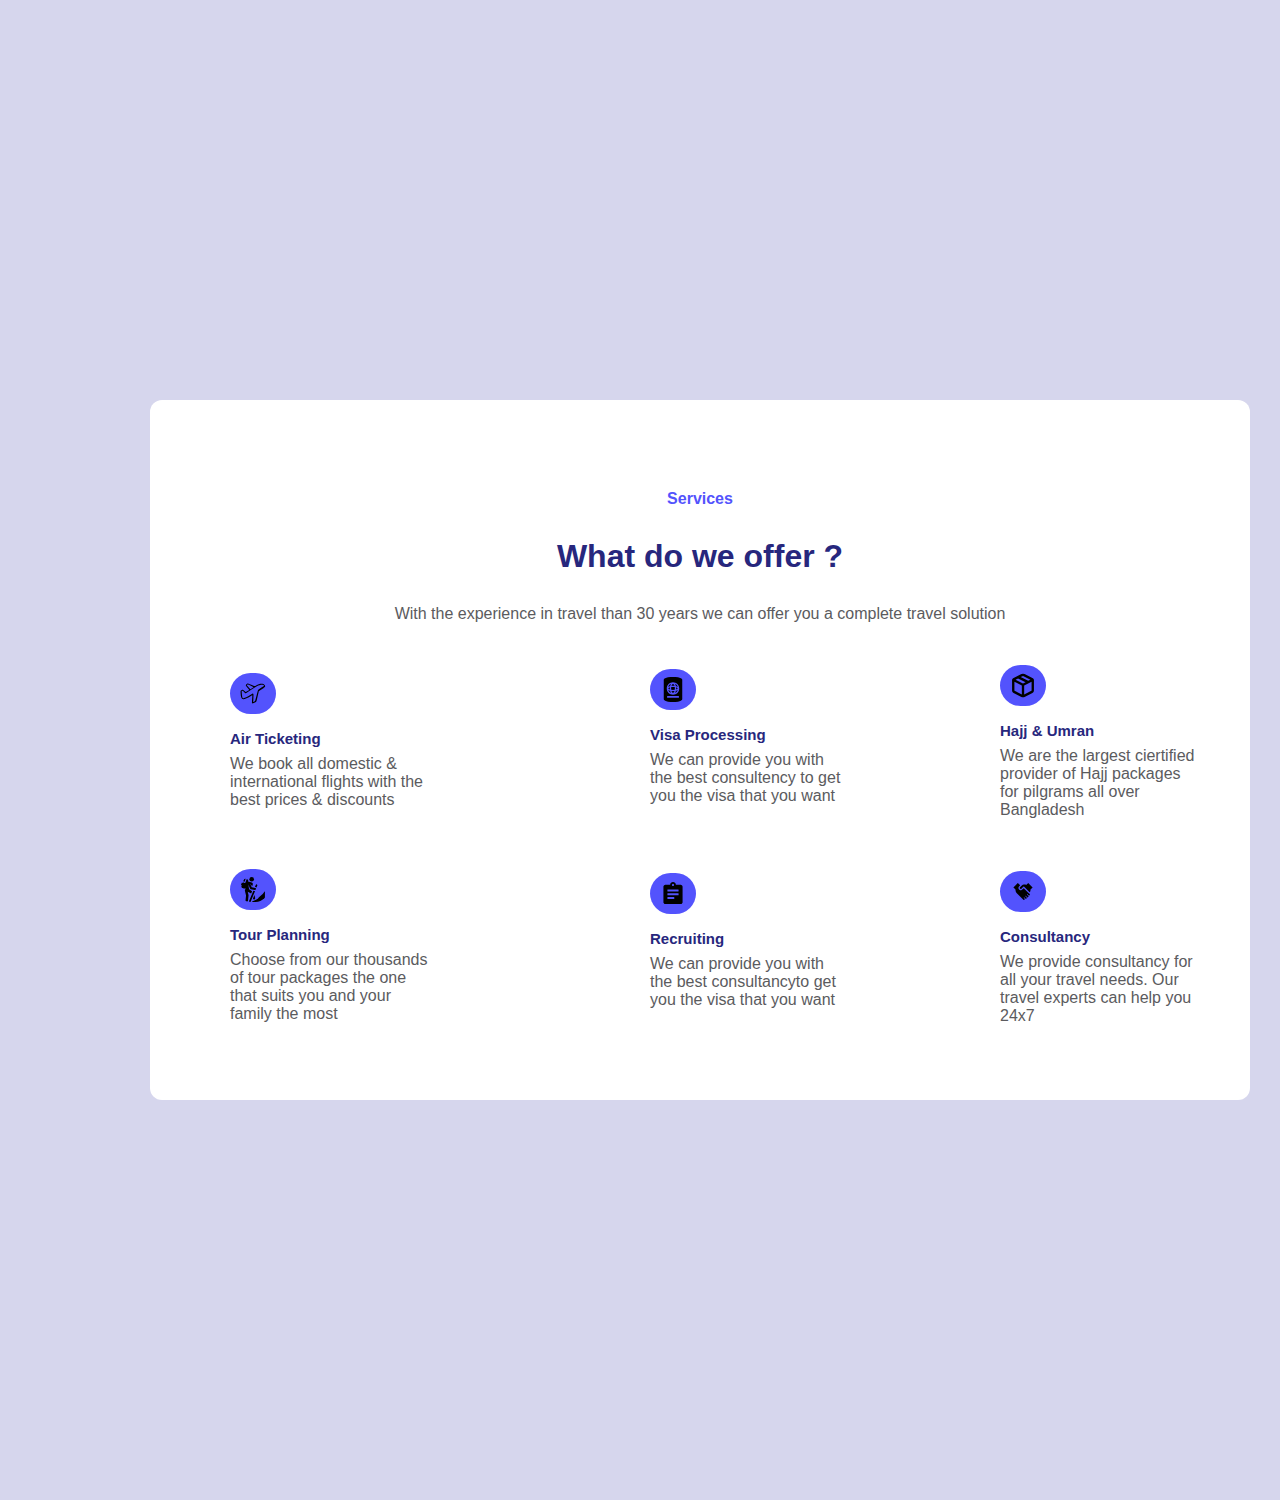
==== commit fe88f8b4: "Estructura HTML completada" ====
--- a/index.html
+++ b/index.html
@@ -18,8 +18,6 @@
             <h1>What do we offer ?</h1>
             <p class="parrafo">With the experience in travel than 30 years we can offer you a complete travel solution</p>
         </section>
-
-
         <!-- inicio de ofertas -->
         <section class="ofertas">
             <!-- air ticekting -->
@@ -62,6 +60,5 @@
         <!-- fin de ofertas -->
     </main>
     <footer></footer>
-
 </body>
 </html>--- a/css/style.css
+++ b/css/style.css
@@ -1,13 +1,11 @@
 /* selector universal */
-
 *{
     margin: 0;
     padding: 0;
 }
 
-/* funetes */
+/* fuentes */
 @import url('https://fonts.googleapis.com/css2?family=Lato:ital,wght@0,100;0,300;0,400;0,700;0,900;1,100;1,300;1,400;1,700;1,900&display=swap');
-
 
 /* body */
 body{
@@ -18,7 +16,7 @@
 main{
     background-color: white;
     width: 1100px;
-    height: 600px;
+    height: 700px;
     margin: 150px;
     margin-top: 400px;
     margin-bottom: 400px;
@@ -44,14 +42,19 @@
     color: #27277D;
     font-weight: 800;
 }
-
-
+.parrafo{
+    padding-top: 30px;
+    font-family: "Lato", sans-serif;
+    font-weight: 500;
+    color: #5B5B5E;
+}
 
 /* logos y titulos */
 img{
-    width: 28px;
-    border: 7px  solid transparent;
-    border-radius: 20px;
+    width: 30px;
+    height: 25px;
+    border: 8px  solid transparent;
+    border-radius: 22px;
     background-color: #5353FD;
     margin-bottom: 12px;
 }
@@ -61,10 +64,8 @@
     color: #27277D;
 }
 
-
-
-/* air */
-.air{
+/* air y tour */
+.air,.tour{
     width: 200px;
     padding-top: 50px;
     margin-left: 80px;
@@ -86,19 +87,12 @@
     margin-top: -190px;
 }
 
-/* tour */
-.tour{
-    width: 200px;
-    padding-top: 50px;
-    margin-left: 80px;
-}
-
 /* recruiting */
 .recruiting{
     width: 200px;
     padding-top: 50px;
     margin-left: 500px;
-    margin-top: -190px;
+    margin-top: -200px;
 }
 
 /* consultancy */
@@ -106,7 +100,7 @@
     width: 200px;
     padding-top: 50px;
     margin-left: 850px;
-    margin-top: -190px;
+    margin-top: -188px;
 }
 
 /* parrafos y titulos para ofertas */
@@ -115,10 +109,9 @@
 }
 .descripcion{
     text-align: left;
-    padding-top: 1px;
     padding-top: 8px;
-    font-weight: 500;
     color: #5B5B5E;
+    font-family: "Lato", sans-serif;
 }
 
 
